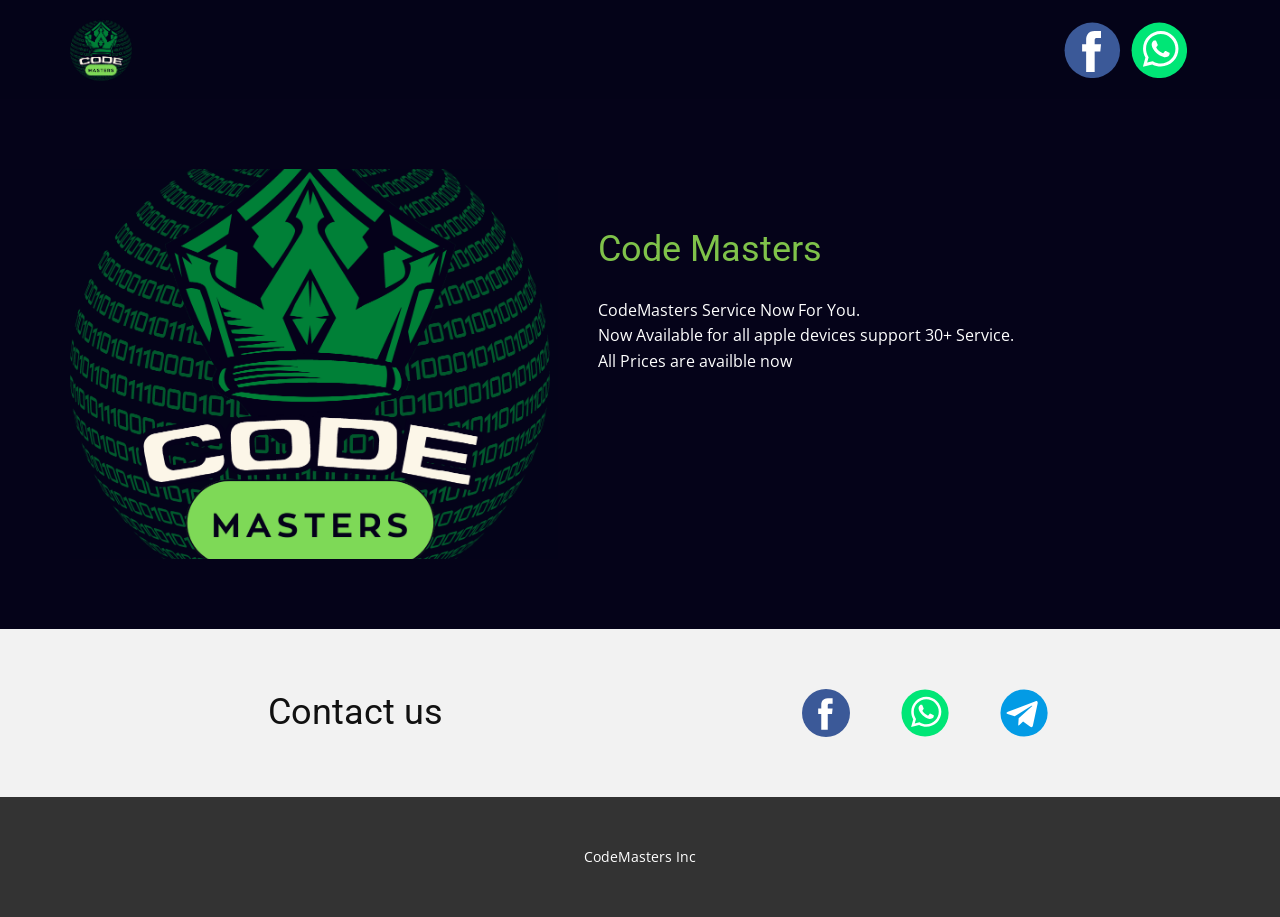
==== index.html @ 7f830662 "Update index.html" ====
<!DOCTYPE html>
<html style="font-size: 16px;" lang="en"><head>
    <meta name="viewport" content="width=device-width, initial-scale=1.0">
    <meta charset="utf-8">
    <meta name="keywords" content="Code Masters, Available Servers, Contact us">
    <meta name="description" content="">
    <title>Code Masters</title>
    <link rel="stylesheet" href="nicepage.css" media="screen">
<link rel="stylesheet" href="Home.css" media="screen">
    <script class="u-script" type="text/javascript" src="jquery.js" "="" defer=""></script>
    <script class="u-script" type="text/javascript" src="nicepage.js" "="" defer=""></script>
    <meta name="generator" content="Nicepage 4.17.10, nicepage.com">
    <link id="u-theme-google-font" rel="stylesheet" href="https://fonts.googleapis.com/css?family=Roboto:100,100i,300,300i,400,400i,500,500i,700,700i,900,900i|Open+Sans:300,300i,400,400i,500,500i,600,600i,700,700i,800,800i">
    <link id="u-page-google-font" rel="stylesheet" href="https://fonts.googleapis.com/css?family=Roboto+Slab:100,200,300,400,500,600,700,800,900">
    
    
    
    
    <script type="application/ld+json">{
		"@context": "http://schema.org",
		"@type": "Organization",
		"name": "",
		"logo": "images/code10801080px1.png",
		"sameAs": [
				"https://www.facebook.com/CodeMasters.Inc747",
				"https://wa.me/message/B4ZK7PHOROU7P1"
		]
}</script>
    <meta name="theme-color" content="#478ac9">
    <meta property="og:title" content="Home">
    <meta property="og:type" content="website">
  </head>
  <body data-home-page="Home.html" data-home-page-title="Home" class="u-body u-xl-mode" data-lang="en"><header class="u-align-center-sm u-align-center-xs u-clearfix u-custom-color-3 u-header u-header" id="sec-1063"><div class="u-clearfix u-sheet u-sheet-1">
        <a href="https://nicepage.com" class="u-image u-logo u-image-1" data-image-width="1080" data-image-height="1080">
          <img src="images/code10801080px1.png" class="u-logo-image u-logo-image-1">
        </a>
        <div class="u-social-icons u-spacing-10 u-social-icons-1">
          <a class="u-social-url" title="facebook" target="_blank" href="https://www.facebook.com/CodeMasters.Inc747"><span class="u-icon u-social-facebook u-social-icon u-icon-1"><svg class="u-svg-link" preserveAspectRatio="xMidYMin slice" viewBox="0 0 112 112" style=""><use xmlns:xlink="http://www.w3.org/1999/xlink" xlink:href="#svg-d975"></use></svg><svg class="u-svg-content" viewBox="0 0 112 112" x="0" y="0" id="svg-d975"><circle fill="currentColor" cx="56.1" cy="56.1" r="55"></circle><path fill="#FFFFFF" d="M73.5,31.6h-9.1c-1.4,0-3.6,0.8-3.6,3.9v8.5h12.6L72,58.3H60.8v40.8H43.9V58.3h-8V43.9h8v-9.2
            c0-6.7,3.1-17,17-17h12.5v13.9H73.5z"></path></svg></span>
          </a>
          <a class="u-social-url" target="_blank" data-type="Whatsapp" title="Whatsapp" href="https://wa.me/message/B4ZK7PHOROU7P1"><span class="u-icon u-social-icon u-social-whatsapp u-icon-2"><svg class="u-svg-link" preserveAspectRatio="xMidYMin slice" viewBox="0 0 112 112" style=""><use xmlns:xlink="http://www.w3.org/1999/xlink" xlink:href="#svg-ea2e"></use></svg><svg class="u-svg-content" viewBox="0 0 112 112" x="0" y="0" id="svg-ea2e"><circle fill="currentColor" cx="56.1" cy="56.1" r="55"></circle><path fill="#FFFFFF" d="M83.8,28.3C77.2,21.7,68.4,18,59,18c-19.3,0-35.1,15.7-35.1,35.1c0,6.2,1.6,12.2,4.7,17.5l-5,18.2L42.2,84
	c5.1,2.8,10.9,4.3,16.8,4.3h0l0,0c19.3,0,35.1-15.7,35.1-35.1C94.1,43.8,90.5,35,83.8,28.3 M59,82.3L59,82.3
	c-5.2,0-10.4-1.4-14.9-4.1l-1.1-0.6l-11,2.9L35,69.8l-0.7-1.1c-2.9-4.6-4.5-10-4.5-15.5C29.8,37,42.9,24,59,24
	c7.8,0,15.1,3,20.6,8.6c5.5,5.5,8.5,12.8,8.5,20.6C88.2,69.2,75.1,82.3,59,82.3 M75,60.5c-0.9-0.4-5.2-2.6-6-2.9
	c-0.8-0.3-1.4-0.4-2,0.4s-2.3,2.9-2.8,3.4c-0.5,0.6-1,0.7-1.9,0.2c-0.9-0.4-3.7-1.4-7.1-4.4c-2.6-2.3-4.4-5.2-4.9-6.1
	c-0.5-0.9-0.1-1.4,0.4-1.8c0.4-0.4,0.9-1,1.3-1.5c0.4-0.5,0.6-0.9,0.9-1.5c0.3-0.6,0.1-1.1-0.1-1.5c-0.2-0.4-2-4.8-2.7-6.5
	c-0.7-1.7-1.4-1.5-2-1.5c-0.5,0-1.1,0-1.7,0c-0.6,0-1.5,0.2-2.3,1.1c-0.8,0.9-3.1,3-3.1,7.3c0,4.3,3.1,8.5,3.6,9.1
	c0.4,0.6,6.2,9.4,15,13.2c2.1,0.9,3.7,1.4,5,1.8c2.1,0.7,4,0.6,5.5,0.3c1.7-0.3,5.2-2.1,5.9-4.2c0.7-2,0.7-3.8,0.5-4.2
	C76.5,61.1,75.9,60.9,75,60.5"></path></svg></span>
          </a>
        </div>
      </div></header>
    <section class="u-clearfix u-custom-color-2 u-section-1" id="sec-9f3f">
      <div class="u-clearfix u-sheet u-sheet-1">
        <div class="u-clearfix u-expanded-width u-gutter-10 u-layout-wrap u-layout-wrap-1">
          <div class="u-layout">
            <div class="u-layout-row">
              <div class="u-container-style u-image u-layout-cell u-left-cell u-size-26 u-image-1" src="" data-image-width="940" data-image-height="788">
                <div class="u-container-layout u-valign-middle u-container-layout-1"></div>
              </div>
              <div class="u-align-left u-container-style u-custom-color-2 u-layout-cell u-right-cell u-size-34 u-layout-cell-2">
                <div class="u-container-layout u-container-layout-2">
                  <h2 class="u-text u-text-custom-color-1 u-text-1">Code Masters&nbsp;</h2>
                  <p class="u-text u-text-2">CodeMasters Service Now For You.<br>Now Available for all apple devices support 30+ Service.<br>All Prices are availble now<br>
                    <br>
                  </p>
                </div>
              </div>
            </div>
          </div>
        </div>
      </div>
    </section>
    
    <section class="u-align-center u-clearfix u-grey-5 u-section-3" id="sec-112f">
      <div class="u-clearfix u-sheet u-valign-middle u-sheet-1">
        <div class="u-clearfix u-expanded-width u-layout-wrap u-layout-wrap-1">
          <div class="u-gutter-0 u-layout">
            <div class="u-layout-row">
              <div class="u-align-center u-container-style u-layout-cell u-left-cell u-size-30 u-layout-cell-1">
                <div class="u-container-layout u-valign-middle u-container-layout-1">
                  <h2 class="u-text u-text-default u-text-1">Contact us</h2>
                </div>
              </div>
              <div class="u-align-center u-container-style u-layout-cell u-right-cell u-size-30 u-layout-cell-2">
                <div class="u-container-layout u-valign-middle u-container-layout-2">
                  <div class="u-social-icons u-spacing-51 u-social-icons-1">
                    <a class="u-social-url" title="facebook" target="_blank" href="https://www.facebook.com/CodeMasters.Inc747"><span class="u-icon u-social-facebook u-social-icon u-icon-1"><svg class="u-svg-link" preserveAspectRatio="xMidYMin slice" viewBox="0 0 112.196 112.196" style=""><use xmlns:xlink="http://www.w3.org/1999/xlink" xlink:href="#svg-194c"></use></svg><svg class="u-svg-content" viewBox="0 0 112.196 112.196" x="0px" y="0px" id="svg-194c" style="enable-background:new 0 0 112.196 112.196;"><g><circle style="fill:currentColor;" cx="56.098" cy="56.098" r="56.098"></circle><path style="fill:#FFFFFF;" d="M70.201,58.294h-10.01v36.672H45.025V58.294h-7.213V45.406h7.213v-8.34   c0-5.964,2.833-15.303,15.301-15.303L71.56,21.81v12.51h-8.151c-1.337,0-3.217,0.668-3.217,3.513v7.585h11.334L70.201,58.294z"></path>
</g></svg></span>
                    </a>
                    <a class="u-social-url" target="_blank" data-type="Whatsapp" title="Whatsapp" href="https://wa.me/message/B4ZK7PHOROU7P1"><span class="u-icon u-social-icon u-social-whatsapp u-icon-2"><svg class="u-svg-link" preserveAspectRatio="xMidYMin slice" viewBox="0 0 112 112" style=""><use xmlns:xlink="http://www.w3.org/1999/xlink" xlink:href="#svg-cb10"></use></svg><svg class="u-svg-content" viewBox="0 0 112 112" x="0" y="0" id="svg-cb10"><circle fill="currentColor" cx="56.1" cy="56.1" r="55"></circle><path fill="#FFFFFF" d="M83.8,28.3C77.2,21.7,68.4,18,59,18c-19.3,0-35.1,15.7-35.1,35.1c0,6.2,1.6,12.2,4.7,17.5l-5,18.2L42.2,84
	c5.1,2.8,10.9,4.3,16.8,4.3h0l0,0c19.3,0,35.1-15.7,35.1-35.1C94.1,43.8,90.5,35,83.8,28.3 M59,82.3L59,82.3
	c-5.2,0-10.4-1.4-14.9-4.1l-1.1-0.6l-11,2.9L35,69.8l-0.7-1.1c-2.9-4.6-4.5-10-4.5-15.5C29.8,37,42.9,24,59,24
	c7.8,0,15.1,3,20.6,8.6c5.5,5.5,8.5,12.8,8.5,20.6C88.2,69.2,75.1,82.3,59,82.3 M75,60.5c-0.9-0.4-5.2-2.6-6-2.9
	c-0.8-0.3-1.4-0.4-2,0.4s-2.3,2.9-2.8,3.4c-0.5,0.6-1,0.7-1.9,0.2c-0.9-0.4-3.7-1.4-7.1-4.4c-2.6-2.3-4.4-5.2-4.9-6.1
	c-0.5-0.9-0.1-1.4,0.4-1.8c0.4-0.4,0.9-1,1.3-1.5c0.4-0.5,0.6-0.9,0.9-1.5c0.3-0.6,0.1-1.1-0.1-1.5c-0.2-0.4-2-4.8-2.7-6.5
	c-0.7-1.7-1.4-1.5-2-1.5c-0.5,0-1.1,0-1.7,0c-0.6,0-1.5,0.2-2.3,1.1c-0.8,0.9-3.1,3-3.1,7.3c0,4.3,3.1,8.5,3.6,9.1
	c0.4,0.6,6.2,9.4,15,13.2c2.1,0.9,3.7,1.4,5,1.8c2.1,0.7,4,0.6,5.5,0.3c1.7-0.3,5.2-2.1,5.9-4.2c0.7-2,0.7-3.8,0.5-4.2
	C76.5,61.1,75.9,60.9,75,60.5"></path></svg></span>
                    </a>
                    <a class="u-social-url" target="_blank" data-type="Telegram" title="Telegram" href="https://t.me/samer7476"><span class="u-icon u-social-icon u-social-telegram u-icon-3"><svg class="u-svg-link" preserveAspectRatio="xMidYMin slice" viewBox="0 0 112 112" style=""><use xmlns:xlink="http://www.w3.org/1999/xlink" xlink:href="#svg-e9cb"></use></svg><svg class="u-svg-content" viewBox="0 0 112 112" x="0" y="0" id="svg-e9cb"><circle fill="currentColor" cx="56.1" cy="56.1" r="55"></circle><path fill="#FFFFFF" d="M18.4,53.2l64.7-24.9c3-1.1,5.6,0.7,4.7,5.3l0,0l-11,51.8c-0.8,3.7-3,4.6-6.1,2.8L53.9,75.8l-8.1,7.8
	c-0.9,0.9-1.7,1.6-3.4,1.6l1.2-17l31.1-28c1.4-1.2-0.3-1.9-2.1-0.7L34.2,63.7l-16.6-5.2C14,57.4,14,54.9,18.4,53.2L18.4,53.2z"></path></svg></span>
                    </a>
                  </div>
                </div>
              </div>
            </div>
          </div>
        </div>
      </div>
    </section>
    
    
    <footer class="u-align-center u-clearfix u-footer u-grey-80 u-footer" id="sec-63a0"><div class="u-clearfix u-sheet u-sheet-1">
        <p class="u-small-text u-text u-text-variant u-text-1">CodeMasters Inc</p>
      </div></footer>
  
</body></html>
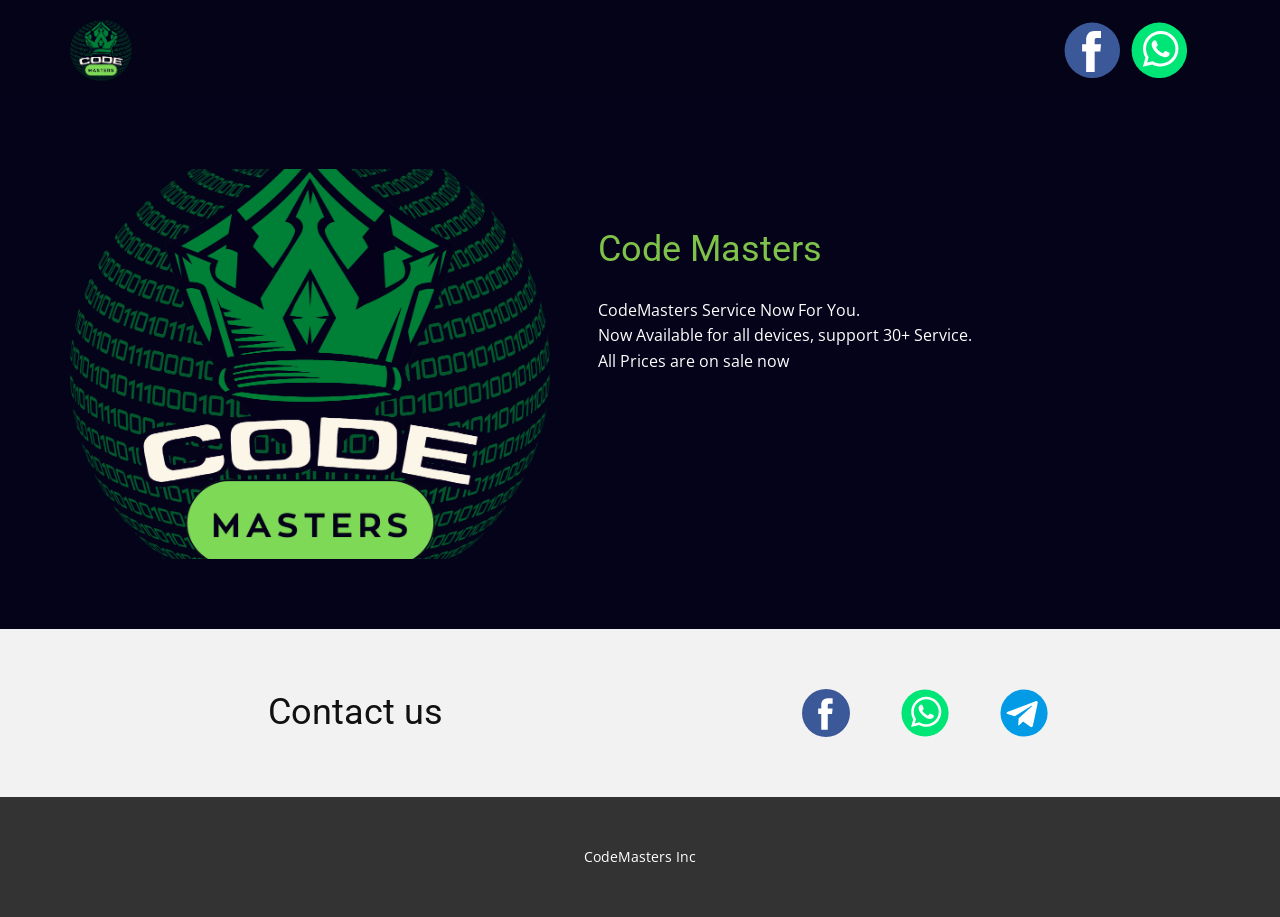
==== commit 79110308: "Update index.html" ====
--- a/index.html
+++ b/index.html
@@ -22,7 +22,7 @@
 		"name": "",
 		"logo": "images/code10801080px1.png",
 		"sameAs": [
-				"https://www.facebook.com/CodeMasters.Inc747",
+				"https://wa.me/message/B4ZK7PHOROU7P1",
 				"https://wa.me/message/B4ZK7PHOROU7P1"
 		]
 }</script>
@@ -61,7 +61,7 @@
               <div class="u-align-left u-container-style u-custom-color-2 u-layout-cell u-right-cell u-size-34 u-layout-cell-2">
                 <div class="u-container-layout u-container-layout-2">
                   <h2 class="u-text u-text-custom-color-1 u-text-1">Code Masters&nbsp;</h2>
-                  <p class="u-text u-text-2">CodeMasters Service Now For You.<br>Now Available for all apple devices support 30+ Service.<br>All Prices are availble now<br>
+                  <p class="u-text u-text-2">CodeMasters Service Now For You.<br>Now Available for all devices, support 30+ Service.<br>All Prices are on sale now<br>
                     <br>
                   </p>
                 </div>
@@ -85,7 +85,7 @@
               <div class="u-align-center u-container-style u-layout-cell u-right-cell u-size-30 u-layout-cell-2">
                 <div class="u-container-layout u-valign-middle u-container-layout-2">
                   <div class="u-social-icons u-spacing-51 u-social-icons-1">
-                    <a class="u-social-url" title="facebook" target="_blank" href="https://www.facebook.com/CodeMasters.Inc747"><span class="u-icon u-social-facebook u-social-icon u-icon-1"><svg class="u-svg-link" preserveAspectRatio="xMidYMin slice" viewBox="0 0 112.196 112.196" style=""><use xmlns:xlink="http://www.w3.org/1999/xlink" xlink:href="#svg-194c"></use></svg><svg class="u-svg-content" viewBox="0 0 112.196 112.196" x="0px" y="0px" id="svg-194c" style="enable-background:new 0 0 112.196 112.196;"><g><circle style="fill:currentColor;" cx="56.098" cy="56.098" r="56.098"></circle><path style="fill:#FFFFFF;" d="M70.201,58.294h-10.01v36.672H45.025V58.294h-7.213V45.406h7.213v-8.34   c0-5.964,2.833-15.303,15.301-15.303L71.56,21.81v12.51h-8.151c-1.337,0-3.217,0.668-3.217,3.513v7.585h11.334L70.201,58.294z"></path>
+                    <a class="u-social-url" title="facebook" target="_blank" href="https://wa.me/message/B4ZK7PHOROU7P1"><span class="u-icon u-social-facebook u-social-icon u-icon-1"><svg class="u-svg-link" preserveAspectRatio="xMidYMin slice" viewBox="0 0 112.196 112.196" style=""><use xmlns:xlink="http://www.w3.org/1999/xlink" xlink:href="#svg-194c"></use></svg><svg class="u-svg-content" viewBox="0 0 112.196 112.196" x="0px" y="0px" id="svg-194c" style="enable-background:new 0 0 112.196 112.196;"><g><circle style="fill:currentColor;" cx="56.098" cy="56.098" r="56.098"></circle><path style="fill:#FFFFFF;" d="M70.201,58.294h-10.01v36.672H45.025V58.294h-7.213V45.406h7.213v-8.34   c0-5.964,2.833-15.303,15.301-15.303L71.56,21.81v12.51h-8.151c-1.337,0-3.217,0.668-3.217,3.513v7.585h11.334L70.201,58.294z"></path>
 </g></svg></span>
                     </a>
                     <a class="u-social-url" target="_blank" data-type="Whatsapp" title="Whatsapp" href="https://wa.me/message/B4ZK7PHOROU7P1"><span class="u-icon u-social-icon u-social-whatsapp u-icon-2"><svg class="u-svg-link" preserveAspectRatio="xMidYMin slice" viewBox="0 0 112 112" style=""><use xmlns:xlink="http://www.w3.org/1999/xlink" xlink:href="#svg-cb10"></use></svg><svg class="u-svg-content" viewBox="0 0 112 112" x="0" y="0" id="svg-cb10"><circle fill="currentColor" cx="56.1" cy="56.1" r="55"></circle><path fill="#FFFFFF" d="M83.8,28.3C77.2,21.7,68.4,18,59,18c-19.3,0-35.1,15.7-35.1,35.1c0,6.2,1.6,12.2,4.7,17.5l-5,18.2L42.2,84
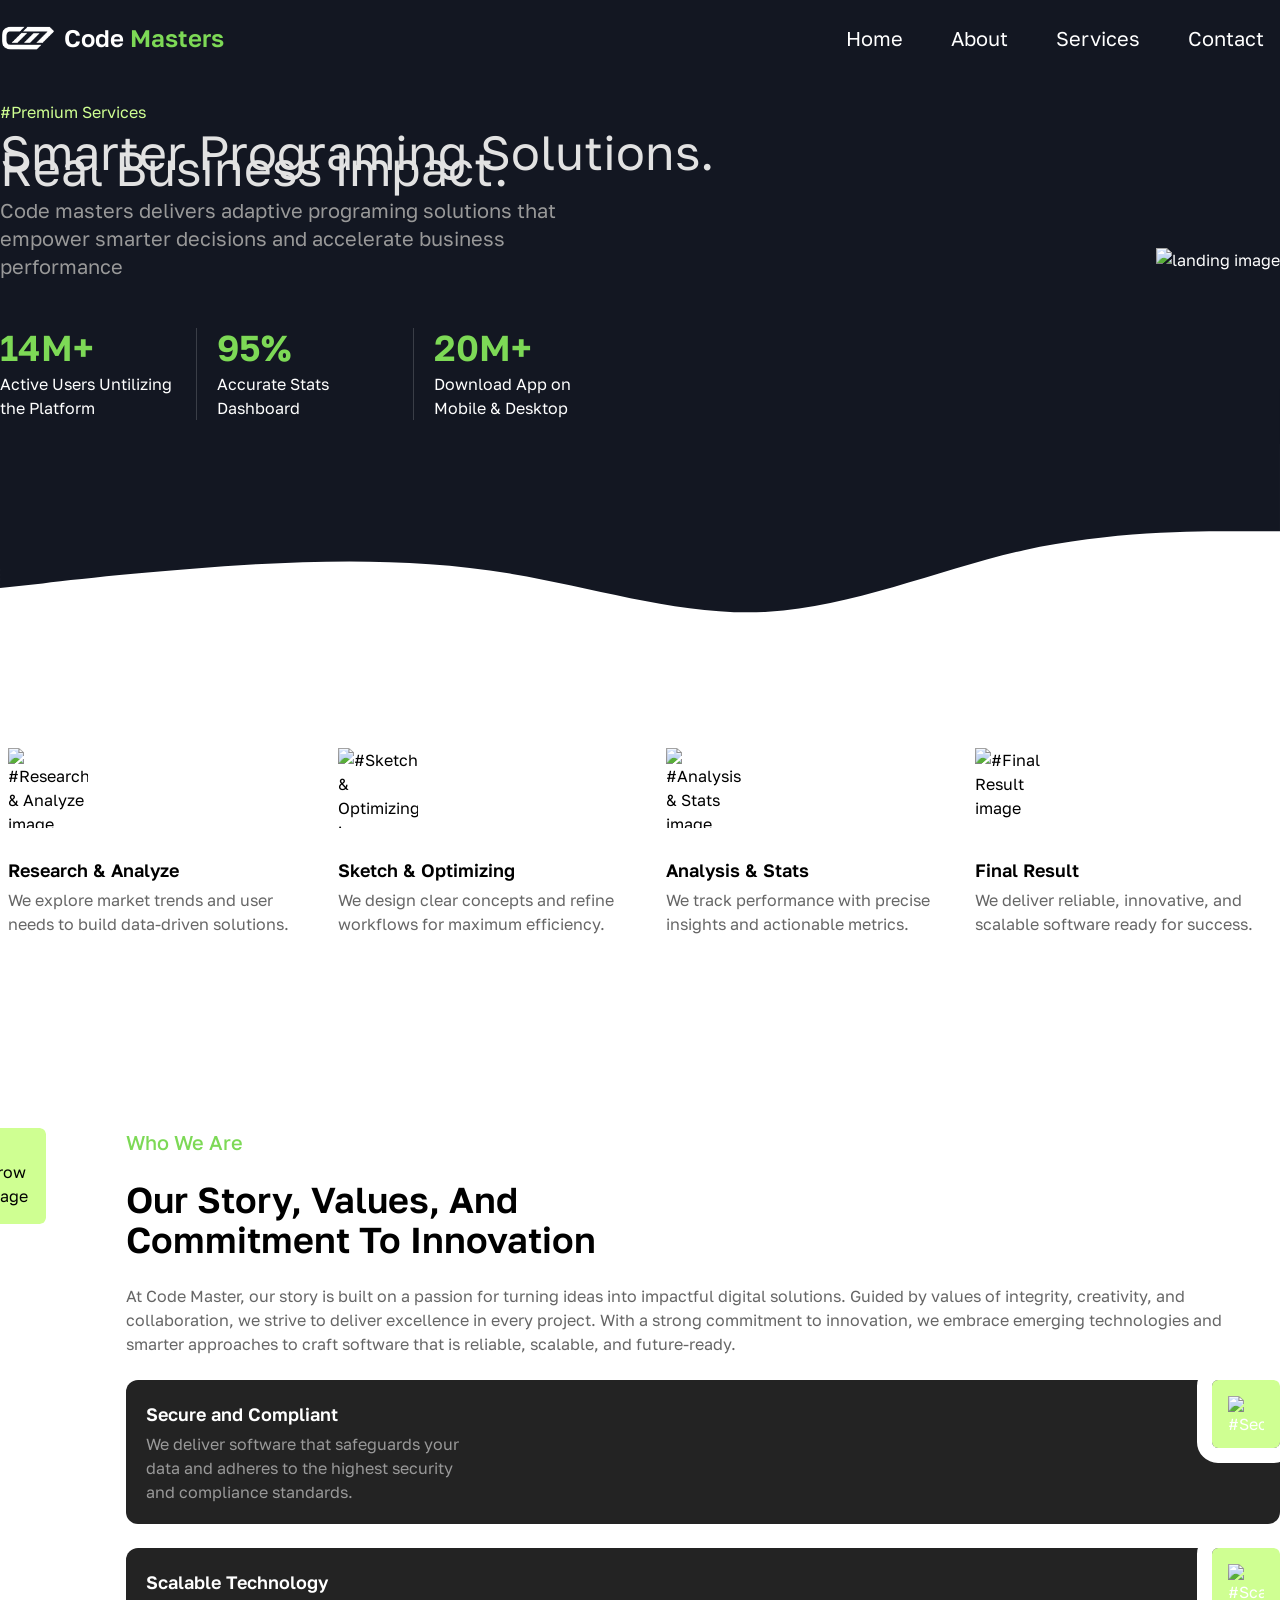
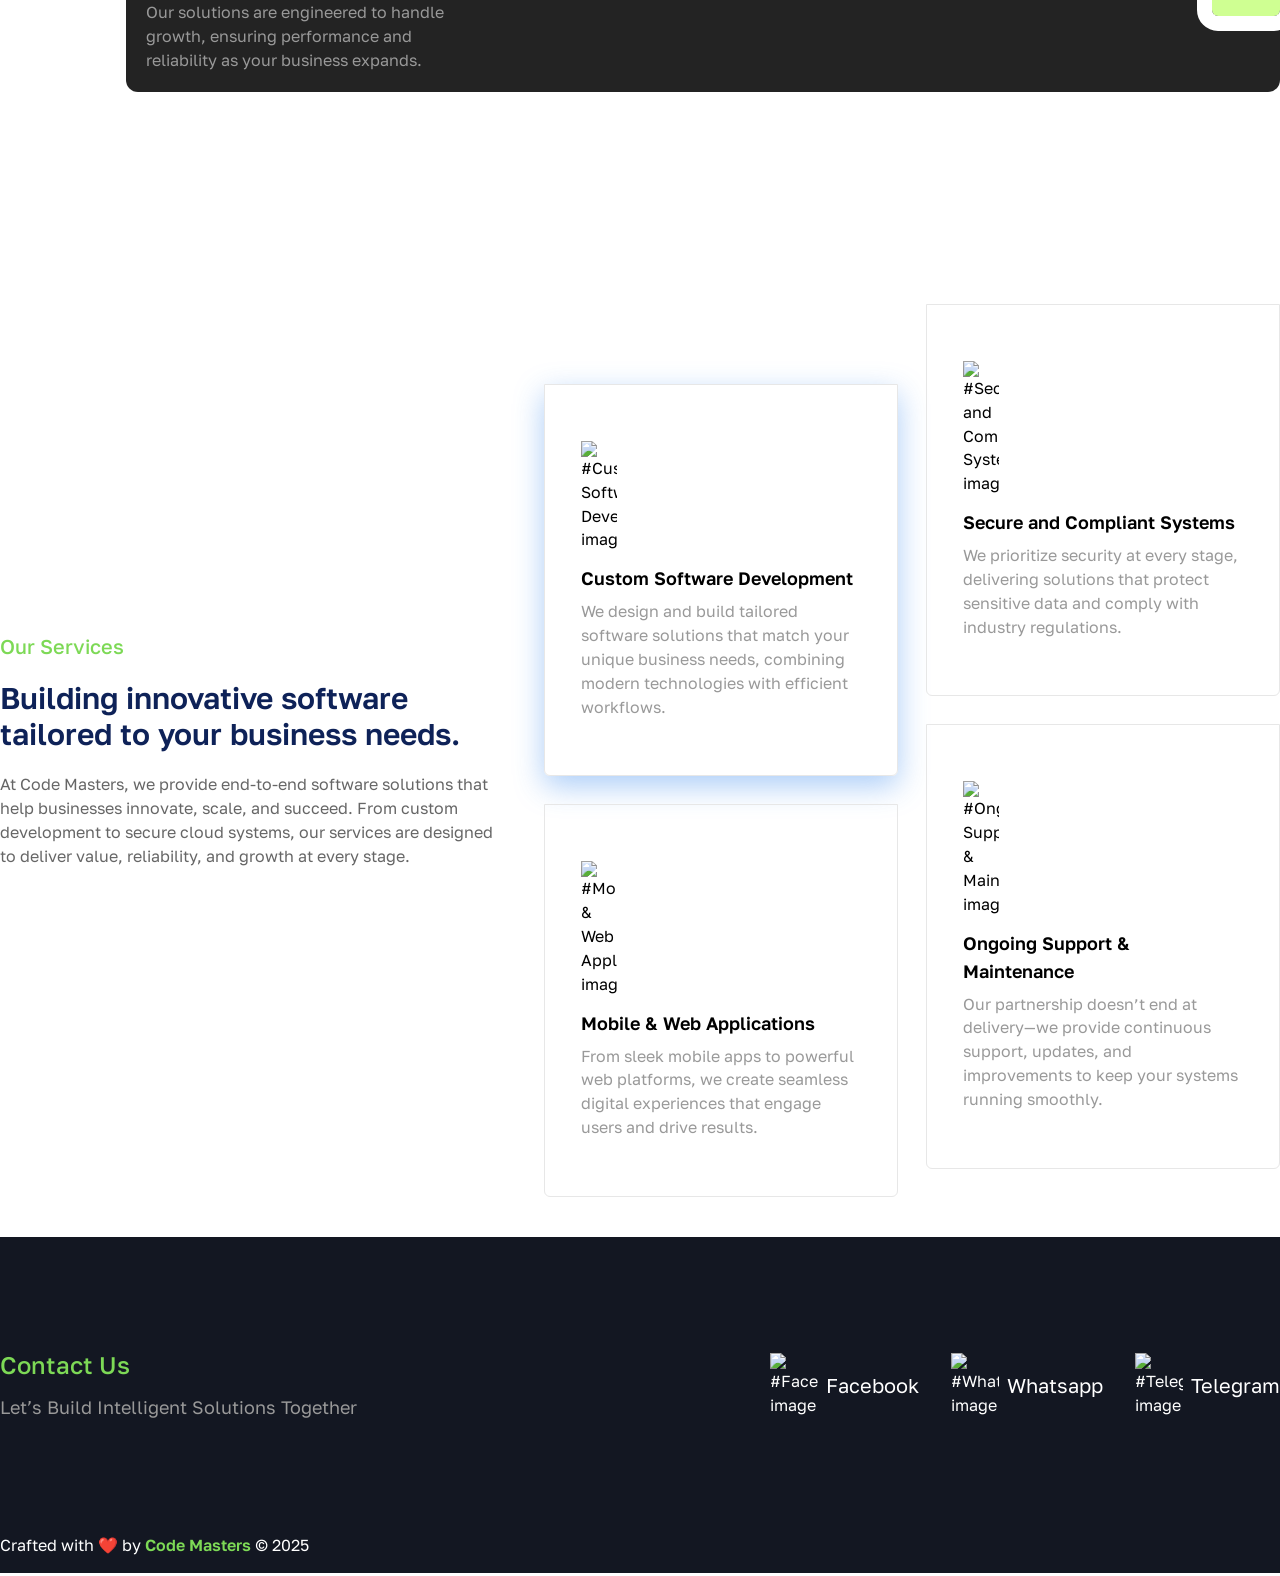
==== commit d00fe09c: "new site" ====
--- a/index.html
+++ b/index.html
@@ -1,118 +1,8 @@
-<!DOCTYPE html>
-<html style="font-size: 16px;" lang="en"><head>
-    <meta name="viewport" content="width=device-width, initial-scale=1.0">
-    <meta charset="utf-8">
-    <meta name="keywords" content="Code Masters, Available Servers, Contact us">
-    <meta name="description" content="">
-    <title>Code Masters</title>
-    <link rel="stylesheet" href="nicepage.css" media="screen">
-<link rel="stylesheet" href="Home.css" media="screen">
-    <script class="u-script" type="text/javascript" src="jquery.js" "="" defer=""></script>
-    <script class="u-script" type="text/javascript" src="nicepage.js" "="" defer=""></script>
-    <meta name="generator" content="Nicepage 4.17.10, nicepage.com">
-    <link id="u-theme-google-font" rel="stylesheet" href="https://fonts.googleapis.com/css?family=Roboto:100,100i,300,300i,400,400i,500,500i,700,700i,900,900i|Open+Sans:300,300i,400,400i,500,500i,600,600i,700,700i,800,800i">
-    <link id="u-page-google-font" rel="stylesheet" href="https://fonts.googleapis.com/css?family=Roboto+Slab:100,200,300,400,500,600,700,800,900">
-    
-    
-    
-    
-    <script type="application/ld+json">{
-		"@context": "http://schema.org",
-		"@type": "Organization",
-		"name": "",
-		"logo": "images/code10801080px1.png",
-		"sameAs": [
-				"https://wa.me/message/B4ZK7PHOROU7P1",
-				"https://wa.me/message/B4ZK7PHOROU7P1"
-		]
-}</script>
-    <meta name="theme-color" content="#478ac9">
-    <meta property="og:title" content="Home">
-    <meta property="og:type" content="website">
-  </head>
-  <body data-home-page="Home.html" data-home-page-title="Home" class="u-body u-xl-mode" data-lang="en"><header class="u-align-center-sm u-align-center-xs u-clearfix u-custom-color-3 u-header u-header" id="sec-1063"><div class="u-clearfix u-sheet u-sheet-1">
-        <a href="https://nicepage.com" class="u-image u-logo u-image-1" data-image-width="1080" data-image-height="1080">
-          <img src="images/code10801080px1.png" class="u-logo-image u-logo-image-1">
-        </a>
-        <div class="u-social-icons u-spacing-10 u-social-icons-1">
-          <a class="u-social-url" title="facebook" target="_blank" href="https://www.facebook.com/CodeMasters.Inc747"><span class="u-icon u-social-facebook u-social-icon u-icon-1"><svg class="u-svg-link" preserveAspectRatio="xMidYMin slice" viewBox="0 0 112 112" style=""><use xmlns:xlink="http://www.w3.org/1999/xlink" xlink:href="#svg-d975"></use></svg><svg class="u-svg-content" viewBox="0 0 112 112" x="0" y="0" id="svg-d975"><circle fill="currentColor" cx="56.1" cy="56.1" r="55"></circle><path fill="#FFFFFF" d="M73.5,31.6h-9.1c-1.4,0-3.6,0.8-3.6,3.9v8.5h12.6L72,58.3H60.8v40.8H43.9V58.3h-8V43.9h8v-9.2
-            c0-6.7,3.1-17,17-17h12.5v13.9H73.5z"></path></svg></span>
-          </a>
-          <a class="u-social-url" target="_blank" data-type="Whatsapp" title="Whatsapp" href="https://wa.me/message/B4ZK7PHOROU7P1"><span class="u-icon u-social-icon u-social-whatsapp u-icon-2"><svg class="u-svg-link" preserveAspectRatio="xMidYMin slice" viewBox="0 0 112 112" style=""><use xmlns:xlink="http://www.w3.org/1999/xlink" xlink:href="#svg-ea2e"></use></svg><svg class="u-svg-content" viewBox="0 0 112 112" x="0" y="0" id="svg-ea2e"><circle fill="currentColor" cx="56.1" cy="56.1" r="55"></circle><path fill="#FFFFFF" d="M83.8,28.3C77.2,21.7,68.4,18,59,18c-19.3,0-35.1,15.7-35.1,35.1c0,6.2,1.6,12.2,4.7,17.5l-5,18.2L42.2,84
-	c5.1,2.8,10.9,4.3,16.8,4.3h0l0,0c19.3,0,35.1-15.7,35.1-35.1C94.1,43.8,90.5,35,83.8,28.3 M59,82.3L59,82.3
-	c-5.2,0-10.4-1.4-14.9-4.1l-1.1-0.6l-11,2.9L35,69.8l-0.7-1.1c-2.9-4.6-4.5-10-4.5-15.5C29.8,37,42.9,24,59,24
-	c7.8,0,15.1,3,20.6,8.6c5.5,5.5,8.5,12.8,8.5,20.6C88.2,69.2,75.1,82.3,59,82.3 M75,60.5c-0.9-0.4-5.2-2.6-6-2.9
-	c-0.8-0.3-1.4-0.4-2,0.4s-2.3,2.9-2.8,3.4c-0.5,0.6-1,0.7-1.9,0.2c-0.9-0.4-3.7-1.4-7.1-4.4c-2.6-2.3-4.4-5.2-4.9-6.1
-	c-0.5-0.9-0.1-1.4,0.4-1.8c0.4-0.4,0.9-1,1.3-1.5c0.4-0.5,0.6-0.9,0.9-1.5c0.3-0.6,0.1-1.1-0.1-1.5c-0.2-0.4-2-4.8-2.7-6.5
-	c-0.7-1.7-1.4-1.5-2-1.5c-0.5,0-1.1,0-1.7,0c-0.6,0-1.5,0.2-2.3,1.1c-0.8,0.9-3.1,3-3.1,7.3c0,4.3,3.1,8.5,3.6,9.1
-	c0.4,0.6,6.2,9.4,15,13.2c2.1,0.9,3.7,1.4,5,1.8c2.1,0.7,4,0.6,5.5,0.3c1.7-0.3,5.2-2.1,5.9-4.2c0.7-2,0.7-3.8,0.5-4.2
-	C76.5,61.1,75.9,60.9,75,60.5"></path></svg></span>
-          </a>
-        </div>
-      </div></header>
-    <section class="u-clearfix u-custom-color-2 u-section-1" id="sec-9f3f">
-      <div class="u-clearfix u-sheet u-sheet-1">
-        <div class="u-clearfix u-expanded-width u-gutter-10 u-layout-wrap u-layout-wrap-1">
-          <div class="u-layout">
-            <div class="u-layout-row">
-              <div class="u-container-style u-image u-layout-cell u-left-cell u-size-26 u-image-1" src="" data-image-width="940" data-image-height="788">
-                <div class="u-container-layout u-valign-middle u-container-layout-1"></div>
-              </div>
-              <div class="u-align-left u-container-style u-custom-color-2 u-layout-cell u-right-cell u-size-34 u-layout-cell-2">
-                <div class="u-container-layout u-container-layout-2">
-                  <h2 class="u-text u-text-custom-color-1 u-text-1">Code Masters&nbsp;</h2>
-                  <p class="u-text u-text-2">CodeMasters Service Now For You.<br>Now Available for all devices, support 30+ Service.<br>All Prices are on sale now<br>
-                    <br>
-                  </p>
-                </div>
-              </div>
-            </div>
-          </div>
-        </div>
-      </div>
-    </section>
-    
-    <section class="u-align-center u-clearfix u-grey-5 u-section-3" id="sec-112f">
-      <div class="u-clearfix u-sheet u-valign-middle u-sheet-1">
-        <div class="u-clearfix u-expanded-width u-layout-wrap u-layout-wrap-1">
-          <div class="u-gutter-0 u-layout">
-            <div class="u-layout-row">
-              <div class="u-align-center u-container-style u-layout-cell u-left-cell u-size-30 u-layout-cell-1">
-                <div class="u-container-layout u-valign-middle u-container-layout-1">
-                  <h2 class="u-text u-text-default u-text-1">Contact us</h2>
-                </div>
-              </div>
-              <div class="u-align-center u-container-style u-layout-cell u-right-cell u-size-30 u-layout-cell-2">
-                <div class="u-container-layout u-valign-middle u-container-layout-2">
-                  <div class="u-social-icons u-spacing-51 u-social-icons-1">
-                    <a class="u-social-url" title="facebook" target="_blank" href="https://wa.me/message/B4ZK7PHOROU7P1"><span class="u-icon u-social-facebook u-social-icon u-icon-1"><svg class="u-svg-link" preserveAspectRatio="xMidYMin slice" viewBox="0 0 112.196 112.196" style=""><use xmlns:xlink="http://www.w3.org/1999/xlink" xlink:href="#svg-194c"></use></svg><svg class="u-svg-content" viewBox="0 0 112.196 112.196" x="0px" y="0px" id="svg-194c" style="enable-background:new 0 0 112.196 112.196;"><g><circle style="fill:currentColor;" cx="56.098" cy="56.098" r="56.098"></circle><path style="fill:#FFFFFF;" d="M70.201,58.294h-10.01v36.672H45.025V58.294h-7.213V45.406h7.213v-8.34   c0-5.964,2.833-15.303,15.301-15.303L71.56,21.81v12.51h-8.151c-1.337,0-3.217,0.668-3.217,3.513v7.585h11.334L70.201,58.294z"></path>
-</g></svg></span>
-                    </a>
-                    <a class="u-social-url" target="_blank" data-type="Whatsapp" title="Whatsapp" href="https://wa.me/message/B4ZK7PHOROU7P1"><span class="u-icon u-social-icon u-social-whatsapp u-icon-2"><svg class="u-svg-link" preserveAspectRatio="xMidYMin slice" viewBox="0 0 112 112" style=""><use xmlns:xlink="http://www.w3.org/1999/xlink" xlink:href="#svg-cb10"></use></svg><svg class="u-svg-content" viewBox="0 0 112 112" x="0" y="0" id="svg-cb10"><circle fill="currentColor" cx="56.1" cy="56.1" r="55"></circle><path fill="#FFFFFF" d="M83.8,28.3C77.2,21.7,68.4,18,59,18c-19.3,0-35.1,15.7-35.1,35.1c0,6.2,1.6,12.2,4.7,17.5l-5,18.2L42.2,84
-	c5.1,2.8,10.9,4.3,16.8,4.3h0l0,0c19.3,0,35.1-15.7,35.1-35.1C94.1,43.8,90.5,35,83.8,28.3 M59,82.3L59,82.3
-	c-5.2,0-10.4-1.4-14.9-4.1l-1.1-0.6l-11,2.9L35,69.8l-0.7-1.1c-2.9-4.6-4.5-10-4.5-15.5C29.8,37,42.9,24,59,24
-	c7.8,0,15.1,3,20.6,8.6c5.5,5.5,8.5,12.8,8.5,20.6C88.2,69.2,75.1,82.3,59,82.3 M75,60.5c-0.9-0.4-5.2-2.6-6-2.9
-	c-0.8-0.3-1.4-0.4-2,0.4s-2.3,2.9-2.8,3.4c-0.5,0.6-1,0.7-1.9,0.2c-0.9-0.4-3.7-1.4-7.1-4.4c-2.6-2.3-4.4-5.2-4.9-6.1
-	c-0.5-0.9-0.1-1.4,0.4-1.8c0.4-0.4,0.9-1,1.3-1.5c0.4-0.5,0.6-0.9,0.9-1.5c0.3-0.6,0.1-1.1-0.1-1.5c-0.2-0.4-2-4.8-2.7-6.5
-	c-0.7-1.7-1.4-1.5-2-1.5c-0.5,0-1.1,0-1.7,0c-0.6,0-1.5,0.2-2.3,1.1c-0.8,0.9-3.1,3-3.1,7.3c0,4.3,3.1,8.5,3.6,9.1
-	c0.4,0.6,6.2,9.4,15,13.2c2.1,0.9,3.7,1.4,5,1.8c2.1,0.7,4,0.6,5.5,0.3c1.7-0.3,5.2-2.1,5.9-4.2c0.7-2,0.7-3.8,0.5-4.2
-	C76.5,61.1,75.9,60.9,75,60.5"></path></svg></span>
-                    </a>
-                    <a class="u-social-url" target="_blank" data-type="Telegram" title="Telegram" href="https://t.me/samer7476"><span class="u-icon u-social-icon u-social-telegram u-icon-3"><svg class="u-svg-link" preserveAspectRatio="xMidYMin slice" viewBox="0 0 112 112" style=""><use xmlns:xlink="http://www.w3.org/1999/xlink" xlink:href="#svg-e9cb"></use></svg><svg class="u-svg-content" viewBox="0 0 112 112" x="0" y="0" id="svg-e9cb"><circle fill="currentColor" cx="56.1" cy="56.1" r="55"></circle><path fill="#FFFFFF" d="M18.4,53.2l64.7-24.9c3-1.1,5.6,0.7,4.7,5.3l0,0l-11,51.8c-0.8,3.7-3,4.6-6.1,2.8L53.9,75.8l-8.1,7.8
-	c-0.9,0.9-1.7,1.6-3.4,1.6l1.2-17l31.1-28c1.4-1.2-0.3-1.9-2.1-0.7L34.2,63.7l-16.6-5.2C14,57.4,14,54.9,18.4,53.2L18.4,53.2z"></path></svg></span>
-                    </a>
-                  </div>
-                </div>
-              </div>
-            </div>
-          </div>
-        </div>
-      </div>
-    </section>
-    
-    
-    <footer class="u-align-center u-clearfix u-footer u-grey-80 u-footer" id="sec-63a0"><div class="u-clearfix u-sheet u-sheet-1">
-        <p class="u-small-text u-text u-text-variant u-text-1">CodeMasters Inc</p>
-      </div></footer>
-  
-</body></html>
+<!DOCTYPE html><html lang="en"> <head><meta charset="UTF-8"><meta name="viewport" content="width=device-width"><link rel="icon" type="image/x-icon" href="/favicon.ico"><meta name="generator" content="Astro v5.13.2"><title>Code Masters | Home</title><link rel="stylesheet" href="/_astro/index.Bhtk6MMU.css"></head> <body class="pt-[76px]"> <nav class="fixed top-0 left-0 w-full z-50 h-[76px] bg-[#131722] text-white" data-astro-cid-5blmo7yk> <div class="container m-auto" data-astro-cid-5blmo7yk> <div class="flex items-center justify-between" data-astro-cid-5blmo7yk> <div class="flex items-center gap-2 h-[76px]" data-astro-cid-5blmo7yk> <img src="/logo.webp" alt="logo" class="max-w-14" data-astro-cid-5blmo7yk> <h1 class="text-2xl font-semibold" data-astro-cid-5blmo7yk>Code <span class="main-color" data-astro-cid-5blmo7yk>Masters</span></h1> </div> <div class="mobile-menu flex md:hidden gap-6 items-center relative" data-astro-cid-5blmo7yk> <button type="button" class="mobile-btn w-7 h-5 cursor-pointer relative block" data-astro-cid-5blmo7yk> <span data-astro-cid-5blmo7yk></span> <span data-astro-cid-5blmo7yk></span> <span data-astro-cid-5blmo7yk></span> </button> </div> <ul class="hidden md:flex flex-col md:flex-row items-center gap-4 bg-[#131722]" data-astro-cid-5blmo7yk> <li data-astro-cid-5blmo7yk> <a href="#home" class="block  text-xl font-normal transition-colors px-4 py-6 hover:text-[#7dd956]" data-astro-cid-5blmo7yk>Home</a> </li><li data-astro-cid-5blmo7yk> <a href="#about" class="block  text-xl font-normal transition-colors px-4 py-6 hover:text-[#7dd956]" data-astro-cid-5blmo7yk>About</a> </li><li data-astro-cid-5blmo7yk> <a href="#services" class="block  text-xl font-normal transition-colors px-4 py-6 hover:text-[#7dd956]" data-astro-cid-5blmo7yk>Services</a> </li><li data-astro-cid-5blmo7yk> <a href="#contact" class="block  text-xl font-normal transition-colors px-4 py-6 hover:text-[#7dd956]" data-astro-cid-5blmo7yk>Contact</a> </li> </ul> </div> </div> </nav> <script type="module">document.addEventListener("DOMContentLoaded",()=>{const e=document.querySelector("button"),t=document.querySelector("ul");e?.addEventListener("click",()=>{console.log("test"),t?.classList.toggle("hidden");const n=e.getAttribute("aria-expanded")==="true";e.setAttribute("aria-expanded",String(!n))})});</script>   <section id="home" class="landing relative bg-cover z-0 bg-[#131722] text-white"> <div class="container mx-auto py-6 relative z-10"> <div class="flex justify-between items-center flex-col lg:flex-row gap-8"> <div class="flex flex-col max-w-[715px]"> <span class="light-color mb-5">#Premium Services</span> <h1 class="text-5xl text-[#E2E2E2] leading-[1.rem]">Smarter Programing Solutions.</h1> <h1 class="text-5xl text-[#E2E2E2] leading-[1.rem]">Real Business Impact.</h1> <p class="mt-5 text-xl text-[#999999] max-w-[567px]">Code masters delivers adaptive programing solutions that empower smarter decisions and accelerate business performance</p> <div class="mt-12 flex gap-5 [&>div:not(:first-child)]:pl-5 [&>div:not(:first-child)]:border-l  [&>div:not(:first-child)]:border-l-[#FFFFFF2B]"> <div> <p class="main-color font-semibold text-4xl mb-1">14M+</p> <p class="max-w-44">Active Users Untilizing the Platform</p> </div><div> <p class="main-color font-semibold text-4xl mb-1">95%</p> <p class="max-w-44">Accurate Stats Dashboard</p> </div><div> <p class="main-color font-semibold text-4xl mb-1">20M+</p> <p class="max-w-44">Download App on Mobile &amp; Desktop</p> </div> </div> </div> <img src="src/assets/images/landing.webp" class="max-w-[20rem]" alt="landing image"> </div> </div> <!-- Wave Shape --> <svg class="absolute top-[85%] left-0 w-full h-auto hidden lg:block" xmlns="http://www.w3.org/2000/svg" viewBox="0 0 1440 320"> <path fill="#131722" fill-opacity="1" d="M0,224L48,218.7C96,213,192,203,288,197.3C384,192,480,192,576,208C672,224,768,256,864,250.7C960,245,1056,203,1152,181.3C1248,160,1344,160,1392,160L1440,160L1440,0L0,0Z"></path> </svg> </section> <section class="pt-12 lg:pt-[19rem] pb-24"> <div class="container mx-auto"> <div class="flex justify-between flex-wrap md:flex-nowrap gap-4 text-center md:text-left"> <div class="px-2"> <img src="src/assets/images/landing-services/service-1.webp" class="w-20 h-20 mb-7 mx-auto md:mx-0" alt="#Research &#38; Analyze image"> <h3 class="font-semibold text-lg mb-1">Research &amp; Analyze</h3> <p class="text-[#666666]">We explore market trends and user needs to build data-driven solutions.</p> </div><div class="px-2"> <img src="src/assets/images/landing-services/service-2.webp" class="w-20 h-20 mb-7 mx-auto md:mx-0" alt="#Sketch &#38; Optimizing image"> <h3 class="font-semibold text-lg mb-1">Sketch &amp; Optimizing</h3> <p class="text-[#666666]">We design clear concepts and refine workflows for maximum efficiency.</p> </div><div class="px-2"> <img src="src/assets/images/landing-services/service-3.webp" class="w-20 h-20 mb-7 mx-auto md:mx-0" alt="#Analysis &#38; Stats image"> <h3 class="font-semibold text-lg mb-1">Analysis &amp; Stats</h3> <p class="text-[#666666]">We track performance with precise insights and actionable metrics.</p> </div><div class="px-2"> <img src="src/assets/images/landing-services/service-4.webp" class="w-20 h-20 mb-7 mx-auto md:mx-0" alt="#Final Result image"> <h3 class="font-semibold text-lg mb-1">Final Result</h3> <p class="text-[#666666]">We deliver reliable, innovative, and scalable software ready for success.</p> </div> </div> </div> </section> <section id="about" class="py-24 "> <div class="container mx-auto"> <div class="flex flex-col md:flex-row flex-wrap lg:flex-nowrap gap-20"> <div class="relative hidden md:block"> <div class="absolute top-0 right-0 bg-[#CFFF92] p-4 rounded-md outline-[15px] outline-solid outline-white w-[5rem]"> <img src="src/assets/images/about/about-3.webp" class="w-full" alt="arrow image"> </div> <img src="src/assets/images/about.webp" class="h-auto md:h-[40rem] max-w-auto md:max-w-[40rem] object-cover block" alt="about image"> </div> <div class="flex flex-col gap-6"> <span class="main-color text-xl font-medium">Who We Are</span> <h3 class="text-4xl max-w-lg font-semibold">Our Story, Values, And Commitment To Innovation</h3> <p class="text-[#666] leading-6 ">
+At Code Master, our story is built on a passion for turning ideas into impactful digital solutions. Guided by values of integrity, creativity, and collaboration, we strive to deliver excellence in every project. With a strong commitment to innovation, we embrace emerging technologies and smarter approaches to craft software that is reliable, scalable, and future-ready.
+</p> <div class="relative p-5 bg-[#232323] text-white rounded-xl "> <div class="absolute top-0 right-0 bg-[#CFFF92] p-4 rounded-md outline-[15px] outline-solid outline-white"> <img src="src/assets/images/about/about-1.webp" class="w-9 h-9" alt="#Secure and Compliant image"> </div> <h3 class="font-semibold text-lg mb-1">Secure and Compliant</h3> <p class="text-[#999] max-w-80">We deliver software that safeguards your data and adheres to the highest security and compliance standards.</p> </div><div class="relative p-5 bg-[#232323] text-white rounded-xl "> <div class="absolute top-0 right-0 bg-[#CFFF92] p-4 rounded-md outline-[15px] outline-solid outline-white"> <img src="src/assets/images/about/about-2.webp" class="w-9 h-9" alt="#Scalable Technology image"> </div> <h3 class="font-semibold text-lg mb-1">Scalable Technology</h3> <p class="text-[#999] max-w-80">Our solutions are engineered to handle growth, ensuring performance and reliability as your business expands.</p> </div> </div> </div> </div> </section> <section id="services" class="py-10" data-astro-cid-g5jplrhu> <div class="container mx-auto" data-astro-cid-g5jplrhu> <div class="flex items-center flex-col lg:flex-row gap-8" data-astro-cid-g5jplrhu> <div class="flex flex-col gap-5 max-w-lg" data-astro-cid-g5jplrhu> <span class="main-color text-xl font-medium" data-astro-cid-g5jplrhu>Our Services</span> <h3 class="text-[#0e2258] text-3xl font-semibold" data-astro-cid-g5jplrhu>
+Building innovative software tailored to your business needs.
+</h3> <p class="text-[#666] leading-6 " data-astro-cid-g5jplrhu>
+At Code Masters, we provide end-to-end software solutions that help businesses innovate, scale, and succeed. From custom development to secure cloud systems, our services are designed to deliver value, reliability, and growth at every stage.
+</p> </div> <div class="flex flex-col lg:flex-row gap-7" data-astro-cid-g5jplrhu> <div class="flex flex-col gap-7 mt-8 lg:mt-20" data-astro-cid-g5jplrhu> <div class="min-h-72 py-14 px-9 border border-[#e7e7e7] rounded-b-md service shadow" data-astro-cid-g5jplrhu> <img src="src/assets/images/services/lap.webp" class="max-w-9 mb-3" alt="#Custom Software Development image" data-astro-cid-g5jplrhu> <h4 class="font-semibold text-lg mb-2" data-astro-cid-g5jplrhu>Custom Software Development</h4> <p class="text-[#999] max-w-80" data-astro-cid-g5jplrhu>We design and build tailored software solutions that match your unique business needs, combining modern technologies with efficient workflows.</p> </div> <div class="min-h-72 py-14 px-9 border border-[#e7e7e7] rounded-b-md service" data-astro-cid-g5jplrhu> <img src="src/assets/images/services/mobile.webp" class="max-w-9 mb-3" alt="#Mobile &#38; Web Applications image" data-astro-cid-g5jplrhu> <h4 class="font-semibold text-lg mb-2" data-astro-cid-g5jplrhu>Mobile &amp; Web Applications</h4> <p class="text-[#999] max-w-80" data-astro-cid-g5jplrhu>From sleek mobile apps to powerful web platforms, we create seamless digital experiences that engage users and drive results.</p> </div> </div> <div class="flex flex-col gap-7 " data-astro-cid-g5jplrhu> <div class="min-h-72 py-14 px-9 border border-[#e7e7e7] rounded-b-md service" data-astro-cid-g5jplrhu> <img src="src/assets/images/services/security.webp" class="max-w-9 mb-3" alt="#Secure and Compliant Systems image" data-astro-cid-g5jplrhu> <h4 class="font-semibold text-lg mb-2" data-astro-cid-g5jplrhu>Secure and Compliant Systems</h4> <p class="text-[#999] max-w-80" data-astro-cid-g5jplrhu>We prioritize security at every stage, delivering solutions that protect sensitive data and comply with industry regulations.</p> </div> <div class="min-h-72 py-14 px-9 border border-[#e7e7e7] rounded-b-md service" data-astro-cid-g5jplrhu> <img src="src/assets/images/services/support.webp" class="max-w-9 mb-3" alt="#Ongoing Support &#38; Maintenance image" data-astro-cid-g5jplrhu> <h4 class="font-semibold text-lg mb-2" data-astro-cid-g5jplrhu>Ongoing Support &amp; Maintenance</h4> <p class="text-[#999] max-w-80" data-astro-cid-g5jplrhu>Our partnership doesn’t end at delivery—we provide continuous support, updates, and improvements to keep your systems running smoothly.</p> </div> </div> </div> </div> </div> </section>  <section id="contact" class="py-28 bg-[#131722] text-white"> <div class="container mx-auto"> <div class="flex flex-col md:flex-row gap-8 justify-between"> <div class="text-center md:text-start"> <h2 class="text-2xl font-medium main-color mb-3">Contact Us</h2> <p class="text-lg text-[#999]">Let’s Build Intelligent Solutions Together</p> </div> <div class="flex flex-col md:flex-row items-center md:items gap-8"> <div class="flex items-center gap-2"> <img src="src/assets/images/socials/facebook.webp" class="w-12 h-w-12" alt="#Facebook image"> <a href="https://www.facebook.com/" target="_blank" class="block  text-xl font-normal transition-colors hover:text-[#7dd956]">Facebook</a> </div><div class="flex items-center gap-2"> <img src="src/assets/images/socials/whatsapp.webp" class="w-12 h-w-12" alt="#Whatsapp image"> <a href="https://api.whatsapp.com/message/B4ZK7PHOROU7P1" target="_blank" class="block  text-xl font-normal transition-colors hover:text-[#7dd956]">Whatsapp</a> </div><div class="flex items-center gap-2"> <img src="src/assets/images/socials/telegram.webp" class="w-12 h-w-12" alt="#Telegram image"> <a href="https://t.me/samer7476" target="_blank" class="block  text-xl font-normal transition-colors hover:text-[#7dd956]">Telegram</a> </div> </div> </div> </div> </section>  <footer class="pb-4 bg-[#131722] text-white"> <div class="container mx-auto">
+Crafted with ❤️ by <span class="font-semibold main-color">Code Masters</span> © 2025 </div> </footer> </body></html>
--- a/_astro/index.Bhtk6MMU.css
+++ b/_astro/index.Bhtk6MMU.css
@@ -0,0 +1 @@
+@import"https://fonts.googleapis.com/css2?family=Golos+Text:wght@400..900&display=swap";/*! tailwindcss v4.1.12 | MIT License | https://tailwindcss.com */@layer properties{@supports (((-webkit-hyphens:none)) and (not (margin-trim:inline))) or ((-moz-orient:inline) and (not (color:rgb(from red r g b)))){*,:before,:after,::backdrop{--tw-rotate-x:initial;--tw-rotate-y:initial;--tw-rotate-z:initial;--tw-skew-x:initial;--tw-skew-y:initial;--tw-border-style:solid;--tw-leading:initial;--tw-font-weight:initial;--tw-shadow:0 0 #0000;--tw-shadow-color:initial;--tw-shadow-alpha:100%;--tw-inset-shadow:0 0 #0000;--tw-inset-shadow-color:initial;--tw-inset-shadow-alpha:100%;--tw-ring-color:initial;--tw-ring-shadow:0 0 #0000;--tw-inset-ring-color:initial;--tw-inset-ring-shadow:0 0 #0000;--tw-ring-inset:initial;--tw-ring-offset-width:0px;--tw-ring-offset-color:#fff;--tw-ring-offset-shadow:0 0 #0000;--tw-outline-style:solid;--tw-ease:initial}}}@layer theme{:root,:host{--font-sans:ui-sans-serif,system-ui,sans-serif,"Apple Color Emoji","Segoe UI Emoji","Segoe UI Symbol","Noto Color Emoji";--font-mono:ui-monospace,SFMono-Regular,Menlo,Monaco,Consolas,"Liberation Mono","Courier New",monospace;--color-white:#fff;--spacing:.25rem;--container-lg:32rem;--text-lg:1.125rem;--text-lg--line-height:calc(1.75/1.125);--text-xl:1.25rem;--text-xl--line-height:calc(1.75/1.25);--text-2xl:1.5rem;--text-2xl--line-height:calc(2/1.5);--text-3xl:1.875rem;--text-3xl--line-height: 1.2 ;--text-4xl:2.25rem;--text-4xl--line-height:calc(2.5/2.25);--text-5xl:3rem;--text-5xl--line-height:1;--font-weight-normal:400;--font-weight-medium:500;--font-weight-semibold:600;--radius-md:.375rem;--radius-xl:.75rem;--ease-in-out:cubic-bezier(.4,0,.2,1);--default-transition-duration:.15s;--default-transition-timing-function:cubic-bezier(.4,0,.2,1);--default-font-family:var(--font-sans);--default-mono-font-family:var(--font-mono)}}@layer base{*,:after,:before,::backdrop{box-sizing:border-box;border:0 solid;margin:0;padding:0}::file-selector-button{box-sizing:border-box;border:0 solid;margin:0;padding:0}html,:host{-webkit-text-size-adjust:100%;tab-size:4;line-height:1.5;font-family:var(--default-font-family,ui-sans-serif,system-ui,sans-serif,"Apple Color Emoji","Segoe UI Emoji","Segoe UI Symbol","Noto Color Emoji");font-feature-settings:var(--default-font-feature-settings,normal);font-variation-settings:var(--default-font-variation-settings,normal);-webkit-tap-highlight-color:transparent}hr{height:0;color:inherit;border-top-width:1px}abbr:where([title]){-webkit-text-decoration:underline dotted;text-decoration:underline dotted}h1,h2,h3,h4,h5,h6{font-size:inherit;font-weight:inherit}a{color:inherit;-webkit-text-decoration:inherit;text-decoration:inherit}b,strong{font-weight:bolder}code,kbd,samp,pre{font-family:var(--default-mono-font-family,ui-monospace,SFMono-Regular,Menlo,Monaco,Consolas,"Liberation Mono","Courier New",monospace);font-feature-settings:var(--default-mono-font-feature-settings,normal);font-variation-settings:var(--default-mono-font-variation-settings,normal);font-size:1em}small{font-size:80%}sub,sup{vertical-align:baseline;font-size:75%;line-height:0;position:relative}sub{bottom:-.25em}sup{top:-.5em}table{text-indent:0;border-color:inherit;border-collapse:collapse}:-moz-focusring{outline:auto}progress{vertical-align:baseline}summary{display:list-item}ol,ul,menu{list-style:none}img,svg,video,canvas,audio,iframe,embed,object{vertical-align:middle;display:block}img,video{max-width:100%;height:auto}button,input,select,optgroup,textarea{font:inherit;font-feature-settings:inherit;font-variation-settings:inherit;letter-spacing:inherit;color:inherit;opacity:1;background-color:#0000;border-radius:0}::file-selector-button{font:inherit;font-feature-settings:inherit;font-variation-settings:inherit;letter-spacing:inherit;color:inherit;opacity:1;background-color:#0000;border-radius:0}:where(select:is([multiple],[size])) optgroup{font-weight:bolder}:where(select:is([multiple],[size])) optgroup option{padding-inline-start:20px}::file-selector-button{margin-inline-end:4px}::placeholder{opacity:1}@supports (not ((-webkit-appearance:-apple-pay-button))) or (contain-intrinsic-size:1px){::placeholder{color:currentColor}@supports (color:color-mix(in lab,red,red)){::placeholder{color:color-mix(in oklab,currentcolor 50%,transparent)}}}textarea{resize:vertical}::-webkit-search-decoration{-webkit-appearance:none}::-webkit-date-and-time-value{min-height:1lh;text-align:inherit}::-webkit-datetime-edit{display:inline-flex}::-webkit-datetime-edit-fields-wrapper{padding:0}::-webkit-datetime-edit{padding-block:0}::-webkit-datetime-edit-year-field{padding-block:0}::-webkit-datetime-edit-month-field{padding-block:0}::-webkit-datetime-edit-day-field{padding-block:0}::-webkit-datetime-edit-hour-field{padding-block:0}::-webkit-datetime-edit-minute-field{padding-block:0}::-webkit-datetime-edit-second-field{padding-block:0}::-webkit-datetime-edit-millisecond-field{padding-block:0}::-webkit-datetime-edit-meridiem-field{padding-block:0}::-webkit-calendar-picker-indicator{line-height:1}:-moz-ui-invalid{box-shadow:none}button,input:where([type=button],[type=reset],[type=submit]){appearance:button}::file-selector-button{appearance:button}::-webkit-inner-spin-button{height:auto}::-webkit-outer-spin-button{height:auto}[hidden]:where(:not([hidden=until-found])){display:none!important}}@layer components;@layer utilities{.absolute{position:absolute}.fixed{position:fixed}.relative{position:relative}.top-0{top:calc(var(--spacing)*0)}.top-\[85\%\]{top:85%}.right-0{right:calc(var(--spacing)*0)}.left-0{left:calc(var(--spacing)*0)}.z-0{z-index:0}.z-10{z-index:10}.z-50{z-index:50}.container{width:100%}@media (min-width:40rem){.container{max-width:40rem}}@media (min-width:48rem){.container{max-width:48rem}}@media (min-width:64rem){.container{max-width:64rem}}@media (min-width:80rem){.container{max-width:80rem}}@media (min-width:96rem){.container{max-width:96rem}}.m-auto{margin:auto}.mx-auto{margin-inline:auto}.mt-5{margin-top:calc(var(--spacing)*5)}.mt-8{margin-top:calc(var(--spacing)*8)}.mt-12{margin-top:calc(var(--spacing)*12)}.mb-1{margin-bottom:calc(var(--spacing)*1)}.mb-2{margin-bottom:calc(var(--spacing)*2)}.mb-3{margin-bottom:calc(var(--spacing)*3)}.mb-5{margin-bottom:calc(var(--spacing)*5)}.mb-7{margin-bottom:calc(var(--spacing)*7)}.block{display:block}.flex{display:flex}.hidden{display:none}.h-5{height:calc(var(--spacing)*5)}.h-9{height:calc(var(--spacing)*9)}.h-20{height:calc(var(--spacing)*20)}.h-\[76px\]{height:76px}.h-auto{height:auto}.min-h-72{min-height:calc(var(--spacing)*72)}.w-7{width:calc(var(--spacing)*7)}.w-9{width:calc(var(--spacing)*9)}.w-12{width:calc(var(--spacing)*12)}.w-20{width:calc(var(--spacing)*20)}.w-\[5rem\]{width:5rem}.w-full{width:100%}.max-w-9{max-width:calc(var(--spacing)*9)}.max-w-14{max-width:calc(var(--spacing)*14)}.max-w-44{max-width:calc(var(--spacing)*44)}.max-w-80{max-width:calc(var(--spacing)*80)}.max-w-\[20rem\]{max-width:20rem}.max-w-\[567px\]{max-width:567px}.max-w-\[715px\]{max-width:715px}.max-w-lg{max-width:var(--container-lg)}.transform{transform:var(--tw-rotate-x,)var(--tw-rotate-y,)var(--tw-rotate-z,)var(--tw-skew-x,)var(--tw-skew-y,)}.cursor-pointer{cursor:pointer}.flex-col{flex-direction:column}.flex-wrap{flex-wrap:wrap}.items-center{align-items:center}.justify-between{justify-content:space-between}.gap-2{gap:calc(var(--spacing)*2)}.gap-4{gap:calc(var(--spacing)*4)}.gap-5{gap:calc(var(--spacing)*5)}.gap-6{gap:calc(var(--spacing)*6)}.gap-7{gap:calc(var(--spacing)*7)}.gap-8{gap:calc(var(--spacing)*8)}.gap-20{gap:calc(var(--spacing)*20)}.rounded-md{border-radius:var(--radius-md)}.rounded-xl{border-radius:var(--radius-xl)}.rounded-b-md{border-bottom-right-radius:var(--radius-md);border-bottom-left-radius:var(--radius-md)}.border{border-style:var(--tw-border-style);border-width:1px}.border-\[\#e7e7e7\]{border-color:#e7e7e7}.bg-\[\#131722\]{background-color:#131722}.bg-\[\#232323\]{background-color:#232323}.bg-\[\#CFFF92\]{background-color:#cfff92}.bg-cover{background-size:cover}.object-cover{object-fit:cover}.p-4{padding:calc(var(--spacing)*4)}.p-5{padding:calc(var(--spacing)*5)}.px-2{padding-inline:calc(var(--spacing)*2)}.px-4{padding-inline:calc(var(--spacing)*4)}.px-9{padding-inline:calc(var(--spacing)*9)}.py-6{padding-block:calc(var(--spacing)*6)}.py-10{padding-block:calc(var(--spacing)*10)}.py-14{padding-block:calc(var(--spacing)*14)}.py-24{padding-block:calc(var(--spacing)*24)}.py-28{padding-block:calc(var(--spacing)*28)}.pt-12{padding-top:calc(var(--spacing)*12)}.pt-\[76px\]{padding-top:76px}.pb-4{padding-bottom:calc(var(--spacing)*4)}.pb-24{padding-bottom:calc(var(--spacing)*24)}.text-center{text-align:center}.text-2xl{font-size:var(--text-2xl);line-height:var(--tw-leading,var(--text-2xl--line-height))}.text-3xl{font-size:var(--text-3xl);line-height:var(--tw-leading,var(--text-3xl--line-height))}.text-4xl{font-size:var(--text-4xl);line-height:var(--tw-leading,var(--text-4xl--line-height))}.text-5xl{font-size:var(--text-5xl);line-height:var(--tw-leading,var(--text-5xl--line-height))}.text-lg{font-size:var(--text-lg);line-height:var(--tw-leading,var(--text-lg--line-height))}.text-xl{font-size:var(--text-xl);line-height:var(--tw-leading,var(--text-xl--line-height))}.leading-6{--tw-leading:calc(var(--spacing)*6);line-height:calc(var(--spacing)*6)}.leading-\[1\.rem\]{--tw-leading:1rem;line-height:1rem}.font-medium{--tw-font-weight:var(--font-weight-medium);font-weight:var(--font-weight-medium)}.font-normal{--tw-font-weight:var(--font-weight-normal);font-weight:var(--font-weight-normal)}.font-semibold{--tw-font-weight:var(--font-weight-semibold);font-weight:var(--font-weight-semibold)}.text-\[\#0e2258\]{color:#0e2258}.text-\[\#666\]{color:#666}.text-\[\#999\]{color:#999}.text-\[\#666666\]{color:#666}.text-\[\#999999\]{color:#999}.text-\[\#E2E2E2\]{color:#e2e2e2}.text-white{color:var(--color-white)}.shadow{--tw-shadow:0 1px 3px 0 var(--tw-shadow-color,#0000001a),0 1px 2px -1px var(--tw-shadow-color,#0000001a);box-shadow:var(--tw-inset-shadow),var(--tw-inset-ring-shadow),var(--tw-ring-offset-shadow),var(--tw-ring-shadow),var(--tw-shadow)}.outline{outline-style:var(--tw-outline-style);outline-width:1px}.outline-\[15px\]{outline-style:var(--tw-outline-style);outline-width:15px}.outline-white{outline-color:var(--color-white)}.transition{transition-property:color,background-color,border-color,outline-color,text-decoration-color,fill,stroke,--tw-gradient-from,--tw-gradient-via,--tw-gradient-to,opacity,box-shadow,transform,translate,scale,rotate,filter,-webkit-backdrop-filter,backdrop-filter,display,visibility,content-visibility,overlay,pointer-events;transition-timing-function:var(--tw-ease,var(--default-transition-timing-function));transition-duration:var(--tw-duration,var(--default-transition-duration))}.transition-colors{transition-property:color,background-color,border-color,outline-color,text-decoration-color,fill,stroke,--tw-gradient-from,--tw-gradient-via,--tw-gradient-to;transition-timing-function:var(--tw-ease,var(--default-transition-timing-function));transition-duration:var(--tw-duration,var(--default-transition-duration))}.ease-in-out{--tw-ease:var(--ease-in-out);transition-timing-function:var(--ease-in-out)}.outline-solid{--tw-outline-style:solid;outline-style:solid}@media (hover:hover){.hover\:text-\[\#7dd956\]:hover{color:#7dd956}}@media (min-width:48rem){.md\:mx-0{margin-inline:calc(var(--spacing)*0)}.md\:block{display:block}.md\:flex{display:flex}.md\:hidden{display:none}.md\:h-\[40rem\]{height:40rem}.md\:max-w-\[40rem\]{max-width:40rem}.md\:flex-row{flex-direction:row}.md\:flex-nowrap{flex-wrap:nowrap}.md\:text-left{text-align:left}.md\:text-start{text-align:start}}@media (min-width:64rem){.lg\:mt-20{margin-top:calc(var(--spacing)*20)}.lg\:block{display:block}.lg\:flex-row{flex-direction:row}.lg\:flex-nowrap{flex-wrap:nowrap}.lg\:pt-\[19rem\]{padding-top:19rem}}.\[\&\>div\:not\(\:first-child\)\]\:border-l>div:not(:first-child){border-left-style:var(--tw-border-style);border-left-width:1px}.\[\&\>div\:not\(\:first-child\)\]\:border-l-\[\#FFFFFF2B\]>div:not(:first-child){border-left-color:#ffffff2b}.\[\&\>div\:not\(\:first-child\)\]\:pl-5>div:not(:first-child){padding-left:calc(var(--spacing)*5)}}@property --tw-rotate-x{syntax:"*";inherits:false}@property --tw-rotate-y{syntax:"*";inherits:false}@property --tw-rotate-z{syntax:"*";inherits:false}@property --tw-skew-x{syntax:"*";inherits:false}@property --tw-skew-y{syntax:"*";inherits:false}@property --tw-border-style{syntax:"*";inherits:false;initial-value:solid}@property --tw-leading{syntax:"*";inherits:false}@property --tw-font-weight{syntax:"*";inherits:false}@property --tw-shadow{syntax:"*";inherits:false;initial-value:0 0 #0000}@property --tw-shadow-color{syntax:"*";inherits:false}@property --tw-shadow-alpha{syntax:"<percentage>";inherits:false;initial-value:100%}@property --tw-inset-shadow{syntax:"*";inherits:false;initial-value:0 0 #0000}@property --tw-inset-shadow-color{syntax:"*";inherits:false}@property --tw-inset-shadow-alpha{syntax:"<percentage>";inherits:false;initial-value:100%}@property --tw-ring-color{syntax:"*";inherits:false}@property --tw-ring-shadow{syntax:"*";inherits:false;initial-value:0 0 #0000}@property --tw-inset-ring-color{syntax:"*";inherits:false}@property --tw-inset-ring-shadow{syntax:"*";inherits:false;initial-value:0 0 #0000}@property --tw-ring-inset{syntax:"*";inherits:false}@property --tw-ring-offset-width{syntax:"<length>";inherits:false;initial-value:0}@property --tw-ring-offset-color{syntax:"*";inherits:false;initial-value:#fff}@property --tw-ring-offset-shadow{syntax:"*";inherits:false;initial-value:0 0 #0000}@property --tw-outline-style{syntax:"*";inherits:false;initial-value:solid}@property --tw-ease{syntax:"*";inherits:false}@media (max-width: 767px){ul[data-astro-cid-5blmo7yk]{position:fixed;top:76px;right:0;width:50vw;height:calc(100vh - 76px)}ul[data-astro-cid-5blmo7yk]:after{content:"";background-color:#00000073;position:fixed;top:76px;left:0;width:50vw;height:calc(100vh - 76px)}}.mobile-btn[data-astro-cid-5blmo7yk] span[data-astro-cid-5blmo7yk]{position:absolute;background-color:var(--main-color);height:4px;width:100%;left:0;transition:var(--transtion-dur);border-radius:12px;display:block}.mobile-btn[data-astro-cid-5blmo7yk] span[data-astro-cid-5blmo7yk]:first-child{top:0}.mobile-btn[data-astro-cid-5blmo7yk] span[data-astro-cid-5blmo7yk]:nth-child(2){top:7px}.mobile-btn[data-astro-cid-5blmo7yk] span[data-astro-cid-5blmo7yk]:last-child{top:14px}.mobile-btn[data-astro-cid-5blmo7yk].open span[data-astro-cid-5blmo7yk]:nth-child(2){opacity:0}.mobile-btn[data-astro-cid-5blmo7yk].open span[data-astro-cid-5blmo7yk]:first-child,.mobile-btn[data-astro-cid-5blmo7yk].open span[data-astro-cid-5blmo7yk]:last-child{top:7px}.mobile-btn[data-astro-cid-5blmo7yk].open span[data-astro-cid-5blmo7yk]:first-child{transform:rotate(45deg)}.mobile-btn[data-astro-cid-5blmo7yk].open span[data-astro-cid-5blmo7yk]:last-child{transform:rotate(-45deg)}:root{--app-color: #131722;--main-color: #7dd956;--dark-color: #008036;--light-color: #CFFF92;--transtion-dur: .3s;--main-border-radious: 6px;--main-sec-padding: 60px 0}html{overflow-x:hidden;font-family:Golos Text,sans-serif;font-optical-sizing:auto;scroll-behavior:smooth}@media (max-width: 491px){html{font-size:12px;overflow-x:hidden}}*::selection{background-color:var(--light-color);color:#000}body{scroll-behavior:smooth}ul{list-style:none;padding:0;margin:0}a{text-decoration:none}.main-color{color:var(--main-color)}.light-color{color:var(--light-color)}input:focus,textarea:focus,select:focus{outline:none!important;box-shadow:none!important}@media (max-width: 776px){.container{padding-left:1rem;padding-right:1rem}}.service[data-astro-cid-g5jplrhu]{transition:all .35s ease-in-out!important;margin-top:0}.service[data-astro-cid-g5jplrhu].shadow,.service[data-astro-cid-g5jplrhu]:hover{box-shadow:0 10px 30px #2c82ed66}
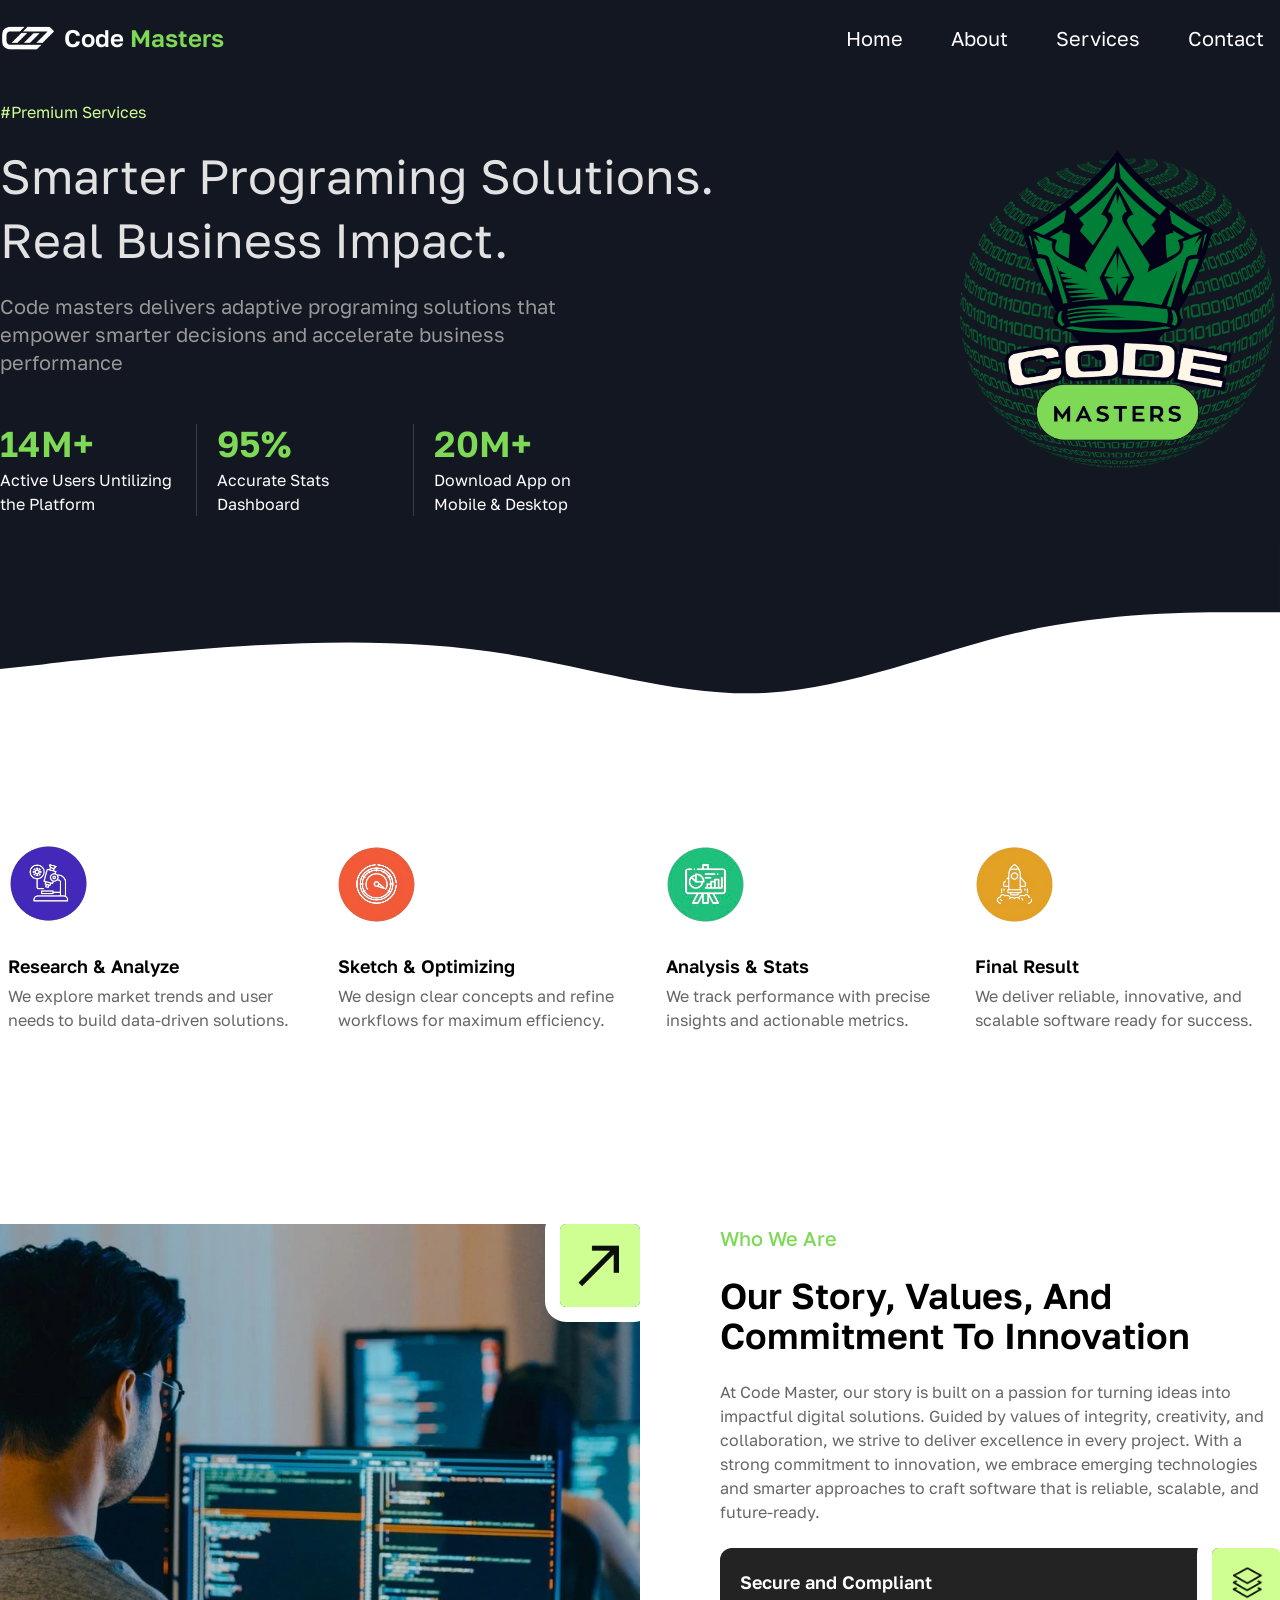
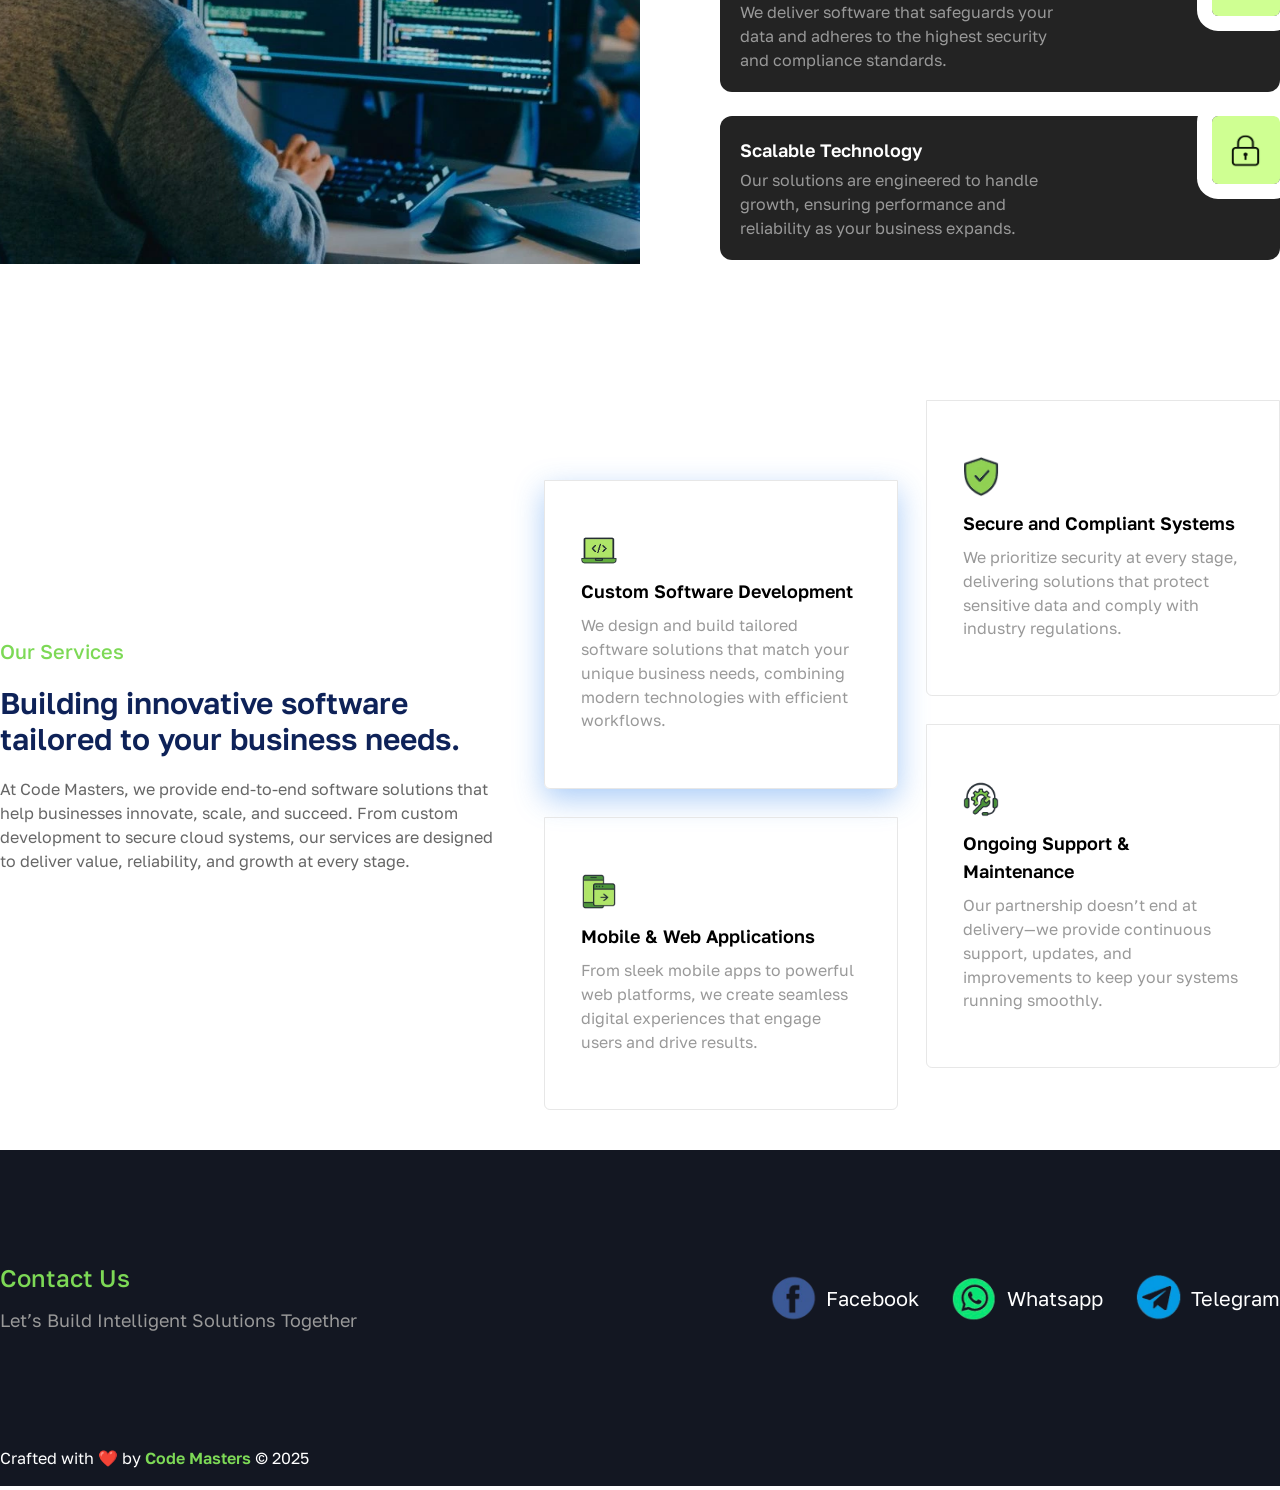
==== commit 6a399a65: "add images" ====
--- a/index.html
+++ b/index.html
@@ -1,8 +1,8 @@
-<!DOCTYPE html><html lang="en"> <head><meta charset="UTF-8"><meta name="viewport" content="width=device-width"><link rel="icon" type="image/x-icon" href="/favicon.ico"><meta name="generator" content="Astro v5.13.2"><title>Code Masters | Home</title><link rel="stylesheet" href="/_astro/index.Bhtk6MMU.css"></head> <body class="pt-[76px]"> <nav class="fixed top-0 left-0 w-full z-50 h-[76px] bg-[#131722] text-white" data-astro-cid-5blmo7yk> <div class="container m-auto" data-astro-cid-5blmo7yk> <div class="flex items-center justify-between" data-astro-cid-5blmo7yk> <div class="flex items-center gap-2 h-[76px]" data-astro-cid-5blmo7yk> <img src="/logo.webp" alt="logo" class="max-w-14" data-astro-cid-5blmo7yk> <h1 class="text-2xl font-semibold" data-astro-cid-5blmo7yk>Code <span class="main-color" data-astro-cid-5blmo7yk>Masters</span></h1> </div> <div class="mobile-menu flex md:hidden gap-6 items-center relative" data-astro-cid-5blmo7yk> <button type="button" class="mobile-btn w-7 h-5 cursor-pointer relative block" data-astro-cid-5blmo7yk> <span data-astro-cid-5blmo7yk></span> <span data-astro-cid-5blmo7yk></span> <span data-astro-cid-5blmo7yk></span> </button> </div> <ul class="hidden md:flex flex-col md:flex-row items-center gap-4 bg-[#131722]" data-astro-cid-5blmo7yk> <li data-astro-cid-5blmo7yk> <a href="#home" class="block  text-xl font-normal transition-colors px-4 py-6 hover:text-[#7dd956]" data-astro-cid-5blmo7yk>Home</a> </li><li data-astro-cid-5blmo7yk> <a href="#about" class="block  text-xl font-normal transition-colors px-4 py-6 hover:text-[#7dd956]" data-astro-cid-5blmo7yk>About</a> </li><li data-astro-cid-5blmo7yk> <a href="#services" class="block  text-xl font-normal transition-colors px-4 py-6 hover:text-[#7dd956]" data-astro-cid-5blmo7yk>Services</a> </li><li data-astro-cid-5blmo7yk> <a href="#contact" class="block  text-xl font-normal transition-colors px-4 py-6 hover:text-[#7dd956]" data-astro-cid-5blmo7yk>Contact</a> </li> </ul> </div> </div> </nav> <script type="module">document.addEventListener("DOMContentLoaded",()=>{const e=document.querySelector("button"),t=document.querySelector("ul");e?.addEventListener("click",()=>{console.log("test"),t?.classList.toggle("hidden");const n=e.getAttribute("aria-expanded")==="true";e.setAttribute("aria-expanded",String(!n))})});</script>   <section id="home" class="landing relative bg-cover z-0 bg-[#131722] text-white"> <div class="container mx-auto py-6 relative z-10"> <div class="flex justify-between items-center flex-col lg:flex-row gap-8"> <div class="flex flex-col max-w-[715px]"> <span class="light-color mb-5">#Premium Services</span> <h1 class="text-5xl text-[#E2E2E2] leading-[1.rem]">Smarter Programing Solutions.</h1> <h1 class="text-5xl text-[#E2E2E2] leading-[1.rem]">Real Business Impact.</h1> <p class="mt-5 text-xl text-[#999999] max-w-[567px]">Code masters delivers adaptive programing solutions that empower smarter decisions and accelerate business performance</p> <div class="mt-12 flex gap-5 [&>div:not(:first-child)]:pl-5 [&>div:not(:first-child)]:border-l  [&>div:not(:first-child)]:border-l-[#FFFFFF2B]"> <div> <p class="main-color font-semibold text-4xl mb-1">14M+</p> <p class="max-w-44">Active Users Untilizing the Platform</p> </div><div> <p class="main-color font-semibold text-4xl mb-1">95%</p> <p class="max-w-44">Accurate Stats Dashboard</p> </div><div> <p class="main-color font-semibold text-4xl mb-1">20M+</p> <p class="max-w-44">Download App on Mobile &amp; Desktop</p> </div> </div> </div> <img src="src/assets/images/landing.webp" class="max-w-[20rem]" alt="landing image"> </div> </div> <!-- Wave Shape --> <svg class="absolute top-[85%] left-0 w-full h-auto hidden lg:block" xmlns="http://www.w3.org/2000/svg" viewBox="0 0 1440 320"> <path fill="#131722" fill-opacity="1" d="M0,224L48,218.7C96,213,192,203,288,197.3C384,192,480,192,576,208C672,224,768,256,864,250.7C960,245,1056,203,1152,181.3C1248,160,1344,160,1392,160L1440,160L1440,0L0,0Z"></path> </svg> </section> <section class="pt-12 lg:pt-[19rem] pb-24"> <div class="container mx-auto"> <div class="flex justify-between flex-wrap md:flex-nowrap gap-4 text-center md:text-left"> <div class="px-2"> <img src="src/assets/images/landing-services/service-1.webp" class="w-20 h-20 mb-7 mx-auto md:mx-0" alt="#Research &#38; Analyze image"> <h3 class="font-semibold text-lg mb-1">Research &amp; Analyze</h3> <p class="text-[#666666]">We explore market trends and user needs to build data-driven solutions.</p> </div><div class="px-2"> <img src="src/assets/images/landing-services/service-2.webp" class="w-20 h-20 mb-7 mx-auto md:mx-0" alt="#Sketch &#38; Optimizing image"> <h3 class="font-semibold text-lg mb-1">Sketch &amp; Optimizing</h3> <p class="text-[#666666]">We design clear concepts and refine workflows for maximum efficiency.</p> </div><div class="px-2"> <img src="src/assets/images/landing-services/service-3.webp" class="w-20 h-20 mb-7 mx-auto md:mx-0" alt="#Analysis &#38; Stats image"> <h3 class="font-semibold text-lg mb-1">Analysis &amp; Stats</h3> <p class="text-[#666666]">We track performance with precise insights and actionable metrics.</p> </div><div class="px-2"> <img src="src/assets/images/landing-services/service-4.webp" class="w-20 h-20 mb-7 mx-auto md:mx-0" alt="#Final Result image"> <h3 class="font-semibold text-lg mb-1">Final Result</h3> <p class="text-[#666666]">We deliver reliable, innovative, and scalable software ready for success.</p> </div> </div> </div> </section> <section id="about" class="py-24 "> <div class="container mx-auto"> <div class="flex flex-col md:flex-row flex-wrap lg:flex-nowrap gap-20"> <div class="relative hidden md:block"> <div class="absolute top-0 right-0 bg-[#CFFF92] p-4 rounded-md outline-[15px] outline-solid outline-white w-[5rem]"> <img src="src/assets/images/about/about-3.webp" class="w-full" alt="arrow image"> </div> <img src="src/assets/images/about.webp" class="h-auto md:h-[40rem] max-w-auto md:max-w-[40rem] object-cover block" alt="about image"> </div> <div class="flex flex-col gap-6"> <span class="main-color text-xl font-medium">Who We Are</span> <h3 class="text-4xl max-w-lg font-semibold">Our Story, Values, And Commitment To Innovation</h3> <p class="text-[#666] leading-6 ">
+<!DOCTYPE html><html lang="en"> <head><meta charset="UTF-8"><meta name="viewport" content="width=device-width"><link rel="icon" type="image/x-icon" href="/favicon.ico"><meta name="generator" content="Astro v5.13.2"><title>Code Masters | Home</title><link rel="stylesheet" href="/_astro/index.D8smlKxX.css"></head> <body class="pt-[76px]"> <nav class="fixed top-0 left-0 w-full z-50 h-[76px] bg-[#131722] text-white" data-astro-cid-5blmo7yk> <div class="container m-auto" data-astro-cid-5blmo7yk> <div class="flex items-center justify-between" data-astro-cid-5blmo7yk> <div class="flex items-center gap-2 h-[76px]" data-astro-cid-5blmo7yk> <img src="/logo.webp" alt="logo" class="max-w-14" data-astro-cid-5blmo7yk> <h1 class="text-2xl font-semibold" data-astro-cid-5blmo7yk>Code <span class="main-color" data-astro-cid-5blmo7yk>Masters</span></h1> </div> <div class="mobile-menu flex md:hidden gap-6 items-center relative" data-astro-cid-5blmo7yk> <button type="button" class="mobile-btn w-7 h-5 cursor-pointer relative block" data-astro-cid-5blmo7yk> <span data-astro-cid-5blmo7yk></span> <span data-astro-cid-5blmo7yk></span> <span data-astro-cid-5blmo7yk></span> </button> </div> <ul class="hidden md:flex flex-col md:flex-row items-center gap-4 bg-[#131722]" data-astro-cid-5blmo7yk> <li data-astro-cid-5blmo7yk> <a href="#home" class="block  text-xl font-normal transition-colors px-4 py-6 hover:text-[#7dd956]" data-astro-cid-5blmo7yk>Home</a> </li><li data-astro-cid-5blmo7yk> <a href="#about" class="block  text-xl font-normal transition-colors px-4 py-6 hover:text-[#7dd956]" data-astro-cid-5blmo7yk>About</a> </li><li data-astro-cid-5blmo7yk> <a href="#services" class="block  text-xl font-normal transition-colors px-4 py-6 hover:text-[#7dd956]" data-astro-cid-5blmo7yk>Services</a> </li><li data-astro-cid-5blmo7yk> <a href="#contact" class="block  text-xl font-normal transition-colors px-4 py-6 hover:text-[#7dd956]" data-astro-cid-5blmo7yk>Contact</a> </li> </ul> </div> </div> </nav> <script type="module">document.addEventListener("DOMContentLoaded",()=>{const e=document.querySelector("button"),t=document.querySelector("ul");e?.addEventListener("click",()=>{console.log("test"),t?.classList.toggle("hidden");const n=e.getAttribute("aria-expanded")==="true";e.setAttribute("aria-expanded",String(!n))})});</script>   <section id="home" class="landing relative bg-cover z-0 bg-[#131722] text-white"> <div class="container mx-auto py-6 relative z-10"> <div class="flex justify-between items-center flex-col lg:flex-row gap-8"> <div class="flex flex-col max-w-[715px]"> <span class="light-color mb-5">#Premium Services</span> <h1 class="text-5xl text-[#E2E2E2] leading-[4rem]">Smarter Programing Solutions.</h1> <h1 class="text-5xl text-[#E2E2E2] leading-[4rem]">Real Business Impact.</h1> <p class="mt-5 text-xl text-[#999999] max-w-[567px]">Code masters delivers adaptive programing solutions that empower smarter decisions and accelerate business performance</p> <div class="mt-12 flex gap-5 [&>div:not(:first-child)]:pl-5 [&>div:not(:first-child)]:border-l  [&>div:not(:first-child)]:border-l-[#FFFFFF2B]"> <div> <p class="main-color font-semibold text-4xl mb-1">14M+</p> <p class="max-w-44">Active Users Untilizing the Platform</p> </div><div> <p class="main-color font-semibold text-4xl mb-1">95%</p> <p class="max-w-44">Accurate Stats Dashboard</p> </div><div> <p class="main-color font-semibold text-4xl mb-1">20M+</p> <p class="max-w-44">Download App on Mobile &amp; Desktop</p> </div> </div> </div> <img src="/images/landing.webp" class="max-w-[20rem]" alt="landing image"> </div> </div> <!-- Wave Shape --> <svg class="absolute top-[85%] left-0 w-full h-auto hidden lg:block" xmlns="http://www.w3.org/2000/svg" viewBox="0 0 1440 320"> <path fill="#131722" fill-opacity="1" d="M0,224L48,218.7C96,213,192,203,288,197.3C384,192,480,192,576,208C672,224,768,256,864,250.7C960,245,1056,203,1152,181.3C1248,160,1344,160,1392,160L1440,160L1440,0L0,0Z"></path> </svg> </section> <section class="pt-12 lg:pt-[19rem] pb-24"> <div class="container mx-auto"> <div class="flex justify-between flex-wrap md:flex-nowrap gap-4 text-center md:text-left"> <div class="px-2"> <img src="/images/landing-services/service-1.webp" class="w-20 h-20 mb-7 mx-auto md:mx-0" alt="#Research &#38; Analyze image"> <h3 class="font-semibold text-lg mb-1">Research &amp; Analyze</h3> <p class="text-[#666666]">We explore market trends and user needs to build data-driven solutions.</p> </div><div class="px-2"> <img src="/images/landing-services/service-2.webp" class="w-20 h-20 mb-7 mx-auto md:mx-0" alt="#Sketch &#38; Optimizing image"> <h3 class="font-semibold text-lg mb-1">Sketch &amp; Optimizing</h3> <p class="text-[#666666]">We design clear concepts and refine workflows for maximum efficiency.</p> </div><div class="px-2"> <img src="/images/landing-services/service-3.webp" class="w-20 h-20 mb-7 mx-auto md:mx-0" alt="#Analysis &#38; Stats image"> <h3 class="font-semibold text-lg mb-1">Analysis &amp; Stats</h3> <p class="text-[#666666]">We track performance with precise insights and actionable metrics.</p> </div><div class="px-2"> <img src="/images/landing-services/service-4.webp" class="w-20 h-20 mb-7 mx-auto md:mx-0" alt="#Final Result image"> <h3 class="font-semibold text-lg mb-1">Final Result</h3> <p class="text-[#666666]">We deliver reliable, innovative, and scalable software ready for success.</p> </div> </div> </div> </section> <section id="about" class="py-24 "> <div class="container mx-auto"> <div class="flex flex-col md:flex-row flex-wrap lg:flex-nowrap gap-20"> <div class="relative hidden md:block"> <div class="absolute top-0 right-0 bg-[#CFFF92] p-4 rounded-md outline-[15px] outline-solid outline-white w-[5rem]"> <img src="/images/about/about-3.webp" class="w-full" alt="arrow image"> </div> <img src="/images/about.webp" class="h-auto md:h-[40rem] max-w-auto md:max-w-[40rem] object-cover block" alt="about image"> </div> <div class="flex flex-col gap-6"> <span class="main-color text-xl font-medium">Who We Are</span> <h3 class="text-4xl max-w-lg font-semibold">Our Story, Values, And Commitment To Innovation</h3> <p class="text-[#666] leading-6 ">
 At Code Master, our story is built on a passion for turning ideas into impactful digital solutions. Guided by values of integrity, creativity, and collaboration, we strive to deliver excellence in every project. With a strong commitment to innovation, we embrace emerging technologies and smarter approaches to craft software that is reliable, scalable, and future-ready.
-</p> <div class="relative p-5 bg-[#232323] text-white rounded-xl "> <div class="absolute top-0 right-0 bg-[#CFFF92] p-4 rounded-md outline-[15px] outline-solid outline-white"> <img src="src/assets/images/about/about-1.webp" class="w-9 h-9" alt="#Secure and Compliant image"> </div> <h3 class="font-semibold text-lg mb-1">Secure and Compliant</h3> <p class="text-[#999] max-w-80">We deliver software that safeguards your data and adheres to the highest security and compliance standards.</p> </div><div class="relative p-5 bg-[#232323] text-white rounded-xl "> <div class="absolute top-0 right-0 bg-[#CFFF92] p-4 rounded-md outline-[15px] outline-solid outline-white"> <img src="src/assets/images/about/about-2.webp" class="w-9 h-9" alt="#Scalable Technology image"> </div> <h3 class="font-semibold text-lg mb-1">Scalable Technology</h3> <p class="text-[#999] max-w-80">Our solutions are engineered to handle growth, ensuring performance and reliability as your business expands.</p> </div> </div> </div> </div> </section> <section id="services" class="py-10" data-astro-cid-g5jplrhu> <div class="container mx-auto" data-astro-cid-g5jplrhu> <div class="flex items-center flex-col lg:flex-row gap-8" data-astro-cid-g5jplrhu> <div class="flex flex-col gap-5 max-w-lg" data-astro-cid-g5jplrhu> <span class="main-color text-xl font-medium" data-astro-cid-g5jplrhu>Our Services</span> <h3 class="text-[#0e2258] text-3xl font-semibold" data-astro-cid-g5jplrhu>
+</p> <div class="relative p-5 bg-[#232323] text-white rounded-xl "> <div class="absolute top-0 right-0 bg-[#CFFF92] p-4 rounded-md outline-[15px] outline-solid outline-white"> <img src="/images/about/about-1.webp" class="w-9 h-9" alt="#Secure and Compliant image"> </div> <h3 class="font-semibold text-lg mb-1">Secure and Compliant</h3> <p class="text-[#999] max-w-80">We deliver software that safeguards your data and adheres to the highest security and compliance standards.</p> </div><div class="relative p-5 bg-[#232323] text-white rounded-xl "> <div class="absolute top-0 right-0 bg-[#CFFF92] p-4 rounded-md outline-[15px] outline-solid outline-white"> <img src="/images/about/about-2.webp" class="w-9 h-9" alt="#Scalable Technology image"> </div> <h3 class="font-semibold text-lg mb-1">Scalable Technology</h3> <p class="text-[#999] max-w-80">Our solutions are engineered to handle growth, ensuring performance and reliability as your business expands.</p> </div> </div> </div> </div> </section> <section id="services" class="py-10" data-astro-cid-g5jplrhu> <div class="container mx-auto" data-astro-cid-g5jplrhu> <div class="flex items-center flex-col lg:flex-row gap-8" data-astro-cid-g5jplrhu> <div class="flex flex-col gap-5 max-w-lg" data-astro-cid-g5jplrhu> <span class="main-color text-xl font-medium" data-astro-cid-g5jplrhu>Our Services</span> <h3 class="text-[#0e2258] text-3xl font-semibold" data-astro-cid-g5jplrhu>
 Building innovative software tailored to your business needs.
 </h3> <p class="text-[#666] leading-6 " data-astro-cid-g5jplrhu>
 At Code Masters, we provide end-to-end software solutions that help businesses innovate, scale, and succeed. From custom development to secure cloud systems, our services are designed to deliver value, reliability, and growth at every stage.
-</p> </div> <div class="flex flex-col lg:flex-row gap-7" data-astro-cid-g5jplrhu> <div class="flex flex-col gap-7 mt-8 lg:mt-20" data-astro-cid-g5jplrhu> <div class="min-h-72 py-14 px-9 border border-[#e7e7e7] rounded-b-md service shadow" data-astro-cid-g5jplrhu> <img src="src/assets/images/services/lap.webp" class="max-w-9 mb-3" alt="#Custom Software Development image" data-astro-cid-g5jplrhu> <h4 class="font-semibold text-lg mb-2" data-astro-cid-g5jplrhu>Custom Software Development</h4> <p class="text-[#999] max-w-80" data-astro-cid-g5jplrhu>We design and build tailored software solutions that match your unique business needs, combining modern technologies with efficient workflows.</p> </div> <div class="min-h-72 py-14 px-9 border border-[#e7e7e7] rounded-b-md service" data-astro-cid-g5jplrhu> <img src="src/assets/images/services/mobile.webp" class="max-w-9 mb-3" alt="#Mobile &#38; Web Applications image" data-astro-cid-g5jplrhu> <h4 class="font-semibold text-lg mb-2" data-astro-cid-g5jplrhu>Mobile &amp; Web Applications</h4> <p class="text-[#999] max-w-80" data-astro-cid-g5jplrhu>From sleek mobile apps to powerful web platforms, we create seamless digital experiences that engage users and drive results.</p> </div> </div> <div class="flex flex-col gap-7 " data-astro-cid-g5jplrhu> <div class="min-h-72 py-14 px-9 border border-[#e7e7e7] rounded-b-md service" data-astro-cid-g5jplrhu> <img src="src/assets/images/services/security.webp" class="max-w-9 mb-3" alt="#Secure and Compliant Systems image" data-astro-cid-g5jplrhu> <h4 class="font-semibold text-lg mb-2" data-astro-cid-g5jplrhu>Secure and Compliant Systems</h4> <p class="text-[#999] max-w-80" data-astro-cid-g5jplrhu>We prioritize security at every stage, delivering solutions that protect sensitive data and comply with industry regulations.</p> </div> <div class="min-h-72 py-14 px-9 border border-[#e7e7e7] rounded-b-md service" data-astro-cid-g5jplrhu> <img src="src/assets/images/services/support.webp" class="max-w-9 mb-3" alt="#Ongoing Support &#38; Maintenance image" data-astro-cid-g5jplrhu> <h4 class="font-semibold text-lg mb-2" data-astro-cid-g5jplrhu>Ongoing Support &amp; Maintenance</h4> <p class="text-[#999] max-w-80" data-astro-cid-g5jplrhu>Our partnership doesn’t end at delivery—we provide continuous support, updates, and improvements to keep your systems running smoothly.</p> </div> </div> </div> </div> </div> </section>  <section id="contact" class="py-28 bg-[#131722] text-white"> <div class="container mx-auto"> <div class="flex flex-col md:flex-row gap-8 justify-between"> <div class="text-center md:text-start"> <h2 class="text-2xl font-medium main-color mb-3">Contact Us</h2> <p class="text-lg text-[#999]">Let’s Build Intelligent Solutions Together</p> </div> <div class="flex flex-col md:flex-row items-center md:items gap-8"> <div class="flex items-center gap-2"> <img src="src/assets/images/socials/facebook.webp" class="w-12 h-w-12" alt="#Facebook image"> <a href="https://www.facebook.com/" target="_blank" class="block  text-xl font-normal transition-colors hover:text-[#7dd956]">Facebook</a> </div><div class="flex items-center gap-2"> <img src="src/assets/images/socials/whatsapp.webp" class="w-12 h-w-12" alt="#Whatsapp image"> <a href="https://api.whatsapp.com/message/B4ZK7PHOROU7P1" target="_blank" class="block  text-xl font-normal transition-colors hover:text-[#7dd956]">Whatsapp</a> </div><div class="flex items-center gap-2"> <img src="src/assets/images/socials/telegram.webp" class="w-12 h-w-12" alt="#Telegram image"> <a href="https://t.me/samer7476" target="_blank" class="block  text-xl font-normal transition-colors hover:text-[#7dd956]">Telegram</a> </div> </div> </div> </div> </section>  <footer class="pb-4 bg-[#131722] text-white"> <div class="container mx-auto">
+</p> </div> <div class="flex flex-col lg:flex-row gap-7" data-astro-cid-g5jplrhu> <div class="flex flex-col gap-7 mt-8 lg:mt-20" data-astro-cid-g5jplrhu> <div class="min-h-72 py-14 px-9 border border-[#e7e7e7] rounded-b-md service shadow" data-astro-cid-g5jplrhu> <img src="/images/services/lap.webp" class="max-w-9 mb-3" alt="#Custom Software Development image" data-astro-cid-g5jplrhu> <h4 class="font-semibold text-lg mb-2" data-astro-cid-g5jplrhu>Custom Software Development</h4> <p class="text-[#999] max-w-80" data-astro-cid-g5jplrhu>We design and build tailored software solutions that match your unique business needs, combining modern technologies with efficient workflows.</p> </div> <div class="min-h-72 py-14 px-9 border border-[#e7e7e7] rounded-b-md service" data-astro-cid-g5jplrhu> <img src="/images/services/mobile.webp" class="max-w-9 mb-3" alt="#Mobile &#38; Web Applications image" data-astro-cid-g5jplrhu> <h4 class="font-semibold text-lg mb-2" data-astro-cid-g5jplrhu>Mobile &amp; Web Applications</h4> <p class="text-[#999] max-w-80" data-astro-cid-g5jplrhu>From sleek mobile apps to powerful web platforms, we create seamless digital experiences that engage users and drive results.</p> </div> </div> <div class="flex flex-col gap-7 " data-astro-cid-g5jplrhu> <div class="min-h-72 py-14 px-9 border border-[#e7e7e7] rounded-b-md service" data-astro-cid-g5jplrhu> <img src="/images/services/security.webp" class="max-w-9 mb-3" alt="#Secure and Compliant Systems image" data-astro-cid-g5jplrhu> <h4 class="font-semibold text-lg mb-2" data-astro-cid-g5jplrhu>Secure and Compliant Systems</h4> <p class="text-[#999] max-w-80" data-astro-cid-g5jplrhu>We prioritize security at every stage, delivering solutions that protect sensitive data and comply with industry regulations.</p> </div> <div class="min-h-72 py-14 px-9 border border-[#e7e7e7] rounded-b-md service" data-astro-cid-g5jplrhu> <img src="/images/services/support.webp" class="max-w-9 mb-3" alt="#Ongoing Support &#38; Maintenance image" data-astro-cid-g5jplrhu> <h4 class="font-semibold text-lg mb-2" data-astro-cid-g5jplrhu>Ongoing Support &amp; Maintenance</h4> <p class="text-[#999] max-w-80" data-astro-cid-g5jplrhu>Our partnership doesn’t end at delivery—we provide continuous support, updates, and improvements to keep your systems running smoothly.</p> </div> </div> </div> </div> </div> </section>  <section id="contact" class="py-28 bg-[#131722] text-white"> <div class="container mx-auto"> <div class="flex flex-col md:flex-row gap-8 justify-between"> <div class="text-center md:text-start"> <h2 class="text-2xl font-medium main-color mb-3">Contact Us</h2> <p class="text-lg text-[#999]">Let’s Build Intelligent Solutions Together</p> </div> <div class="flex flex-col md:flex-row items-center md:items gap-8"> <div class="flex items-center gap-2"> <img src="/images/socials/facebook.webp" class="w-12 h-w-12" alt="#Facebook image"> <a href="https://www.facebook.com/" target="_blank" class="block  text-xl font-normal transition-colors hover:text-[#7dd956]">Facebook</a> </div><div class="flex items-center gap-2"> <img src="/images/socials/whatsapp.webp" class="w-12 h-w-12" alt="#Whatsapp image"> <a href="https://api.whatsapp.com/message/B4ZK7PHOROU7P1" target="_blank" class="block  text-xl font-normal transition-colors hover:text-[#7dd956]">Whatsapp</a> </div><div class="flex items-center gap-2"> <img src="/images/socials/telegram.webp" class="w-12 h-w-12" alt="#Telegram image"> <a href="https://t.me/samer7476" target="_blank" class="block  text-xl font-normal transition-colors hover:text-[#7dd956]">Telegram</a> </div> </div> </div> </div> </section>  <footer class="pb-4 bg-[#131722] text-white"> <div class="container mx-auto">
 Crafted with ❤️ by <span class="font-semibold main-color">Code Masters</span> © 2025 </div> </footer> </body></html>
--- a/_astro/index.D8smlKxX.css
+++ b/_astro/index.D8smlKxX.css
@@ -0,0 +1 @@
+@import"https://fonts.googleapis.com/css2?family=Golos+Text:wght@400..900&display=swap";/*! tailwindcss v4.1.12 | MIT License | https://tailwindcss.com */@layer properties{@supports (((-webkit-hyphens:none)) and (not (margin-trim:inline))) or ((-moz-orient:inline) and (not (color:rgb(from red r g b)))){*,:before,:after,::backdrop{--tw-rotate-x:initial;--tw-rotate-y:initial;--tw-rotate-z:initial;--tw-skew-x:initial;--tw-skew-y:initial;--tw-border-style:solid;--tw-leading:initial;--tw-font-weight:initial;--tw-shadow:0 0 #0000;--tw-shadow-color:initial;--tw-shadow-alpha:100%;--tw-inset-shadow:0 0 #0000;--tw-inset-shadow-color:initial;--tw-inset-shadow-alpha:100%;--tw-ring-color:initial;--tw-ring-shadow:0 0 #0000;--tw-inset-ring-color:initial;--tw-inset-ring-shadow:0 0 #0000;--tw-ring-inset:initial;--tw-ring-offset-width:0px;--tw-ring-offset-color:#fff;--tw-ring-offset-shadow:0 0 #0000;--tw-outline-style:solid;--tw-ease:initial}}}@layer theme{:root,:host{--font-sans:ui-sans-serif,system-ui,sans-serif,"Apple Color Emoji","Segoe UI Emoji","Segoe UI Symbol","Noto Color Emoji";--font-mono:ui-monospace,SFMono-Regular,Menlo,Monaco,Consolas,"Liberation Mono","Courier New",monospace;--color-white:#fff;--spacing:.25rem;--container-lg:32rem;--text-lg:1.125rem;--text-lg--line-height:calc(1.75/1.125);--text-xl:1.25rem;--text-xl--line-height:calc(1.75/1.25);--text-2xl:1.5rem;--text-2xl--line-height:calc(2/1.5);--text-3xl:1.875rem;--text-3xl--line-height: 1.2 ;--text-4xl:2.25rem;--text-4xl--line-height:calc(2.5/2.25);--text-5xl:3rem;--text-5xl--line-height:1;--font-weight-normal:400;--font-weight-medium:500;--font-weight-semibold:600;--radius-md:.375rem;--radius-xl:.75rem;--ease-in-out:cubic-bezier(.4,0,.2,1);--default-transition-duration:.15s;--default-transition-timing-function:cubic-bezier(.4,0,.2,1);--default-font-family:var(--font-sans);--default-mono-font-family:var(--font-mono)}}@layer base{*,:after,:before,::backdrop{box-sizing:border-box;border:0 solid;margin:0;padding:0}::file-selector-button{box-sizing:border-box;border:0 solid;margin:0;padding:0}html,:host{-webkit-text-size-adjust:100%;tab-size:4;line-height:1.5;font-family:var(--default-font-family,ui-sans-serif,system-ui,sans-serif,"Apple Color Emoji","Segoe UI Emoji","Segoe UI Symbol","Noto Color Emoji");font-feature-settings:var(--default-font-feature-settings,normal);font-variation-settings:var(--default-font-variation-settings,normal);-webkit-tap-highlight-color:transparent}hr{height:0;color:inherit;border-top-width:1px}abbr:where([title]){-webkit-text-decoration:underline dotted;text-decoration:underline dotted}h1,h2,h3,h4,h5,h6{font-size:inherit;font-weight:inherit}a{color:inherit;-webkit-text-decoration:inherit;text-decoration:inherit}b,strong{font-weight:bolder}code,kbd,samp,pre{font-family:var(--default-mono-font-family,ui-monospace,SFMono-Regular,Menlo,Monaco,Consolas,"Liberation Mono","Courier New",monospace);font-feature-settings:var(--default-mono-font-feature-settings,normal);font-variation-settings:var(--default-mono-font-variation-settings,normal);font-size:1em}small{font-size:80%}sub,sup{vertical-align:baseline;font-size:75%;line-height:0;position:relative}sub{bottom:-.25em}sup{top:-.5em}table{text-indent:0;border-color:inherit;border-collapse:collapse}:-moz-focusring{outline:auto}progress{vertical-align:baseline}summary{display:list-item}ol,ul,menu{list-style:none}img,svg,video,canvas,audio,iframe,embed,object{vertical-align:middle;display:block}img,video{max-width:100%;height:auto}button,input,select,optgroup,textarea{font:inherit;font-feature-settings:inherit;font-variation-settings:inherit;letter-spacing:inherit;color:inherit;opacity:1;background-color:#0000;border-radius:0}::file-selector-button{font:inherit;font-feature-settings:inherit;font-variation-settings:inherit;letter-spacing:inherit;color:inherit;opacity:1;background-color:#0000;border-radius:0}:where(select:is([multiple],[size])) optgroup{font-weight:bolder}:where(select:is([multiple],[size])) optgroup option{padding-inline-start:20px}::file-selector-button{margin-inline-end:4px}::placeholder{opacity:1}@supports (not ((-webkit-appearance:-apple-pay-button))) or (contain-intrinsic-size:1px){::placeholder{color:currentColor}@supports (color:color-mix(in lab,red,red)){::placeholder{color:color-mix(in oklab,currentcolor 50%,transparent)}}}textarea{resize:vertical}::-webkit-search-decoration{-webkit-appearance:none}::-webkit-date-and-time-value{min-height:1lh;text-align:inherit}::-webkit-datetime-edit{display:inline-flex}::-webkit-datetime-edit-fields-wrapper{padding:0}::-webkit-datetime-edit{padding-block:0}::-webkit-datetime-edit-year-field{padding-block:0}::-webkit-datetime-edit-month-field{padding-block:0}::-webkit-datetime-edit-day-field{padding-block:0}::-webkit-datetime-edit-hour-field{padding-block:0}::-webkit-datetime-edit-minute-field{padding-block:0}::-webkit-datetime-edit-second-field{padding-block:0}::-webkit-datetime-edit-millisecond-field{padding-block:0}::-webkit-datetime-edit-meridiem-field{padding-block:0}::-webkit-calendar-picker-indicator{line-height:1}:-moz-ui-invalid{box-shadow:none}button,input:where([type=button],[type=reset],[type=submit]){appearance:button}::file-selector-button{appearance:button}::-webkit-inner-spin-button{height:auto}::-webkit-outer-spin-button{height:auto}[hidden]:where(:not([hidden=until-found])){display:none!important}}@layer components;@layer utilities{.absolute{position:absolute}.fixed{position:fixed}.relative{position:relative}.top-0{top:calc(var(--spacing)*0)}.top-\[85\%\]{top:85%}.right-0{right:calc(var(--spacing)*0)}.left-0{left:calc(var(--spacing)*0)}.z-0{z-index:0}.z-10{z-index:10}.z-50{z-index:50}.container{width:100%}@media (min-width:40rem){.container{max-width:40rem}}@media (min-width:48rem){.container{max-width:48rem}}@media (min-width:64rem){.container{max-width:64rem}}@media (min-width:80rem){.container{max-width:80rem}}@media (min-width:96rem){.container{max-width:96rem}}.m-auto{margin:auto}.mx-auto{margin-inline:auto}.mt-5{margin-top:calc(var(--spacing)*5)}.mt-8{margin-top:calc(var(--spacing)*8)}.mt-12{margin-top:calc(var(--spacing)*12)}.mb-1{margin-bottom:calc(var(--spacing)*1)}.mb-2{margin-bottom:calc(var(--spacing)*2)}.mb-3{margin-bottom:calc(var(--spacing)*3)}.mb-5{margin-bottom:calc(var(--spacing)*5)}.mb-7{margin-bottom:calc(var(--spacing)*7)}.block{display:block}.flex{display:flex}.hidden{display:none}.h-5{height:calc(var(--spacing)*5)}.h-9{height:calc(var(--spacing)*9)}.h-20{height:calc(var(--spacing)*20)}.h-\[76px\]{height:76px}.h-auto{height:auto}.min-h-72{min-height:calc(var(--spacing)*72)}.w-7{width:calc(var(--spacing)*7)}.w-9{width:calc(var(--spacing)*9)}.w-12{width:calc(var(--spacing)*12)}.w-20{width:calc(var(--spacing)*20)}.w-\[5rem\]{width:5rem}.w-full{width:100%}.max-w-9{max-width:calc(var(--spacing)*9)}.max-w-14{max-width:calc(var(--spacing)*14)}.max-w-44{max-width:calc(var(--spacing)*44)}.max-w-80{max-width:calc(var(--spacing)*80)}.max-w-\[20rem\]{max-width:20rem}.max-w-\[567px\]{max-width:567px}.max-w-\[715px\]{max-width:715px}.max-w-lg{max-width:var(--container-lg)}.transform{transform:var(--tw-rotate-x,)var(--tw-rotate-y,)var(--tw-rotate-z,)var(--tw-skew-x,)var(--tw-skew-y,)}.cursor-pointer{cursor:pointer}.flex-col{flex-direction:column}.flex-wrap{flex-wrap:wrap}.items-center{align-items:center}.justify-between{justify-content:space-between}.gap-2{gap:calc(var(--spacing)*2)}.gap-4{gap:calc(var(--spacing)*4)}.gap-5{gap:calc(var(--spacing)*5)}.gap-6{gap:calc(var(--spacing)*6)}.gap-7{gap:calc(var(--spacing)*7)}.gap-8{gap:calc(var(--spacing)*8)}.gap-20{gap:calc(var(--spacing)*20)}.rounded-md{border-radius:var(--radius-md)}.rounded-xl{border-radius:var(--radius-xl)}.rounded-b-md{border-bottom-right-radius:var(--radius-md);border-bottom-left-radius:var(--radius-md)}.border{border-style:var(--tw-border-style);border-width:1px}.border-\[\#e7e7e7\]{border-color:#e7e7e7}.bg-\[\#131722\]{background-color:#131722}.bg-\[\#232323\]{background-color:#232323}.bg-\[\#CFFF92\]{background-color:#cfff92}.bg-cover{background-size:cover}.object-cover{object-fit:cover}.p-4{padding:calc(var(--spacing)*4)}.p-5{padding:calc(var(--spacing)*5)}.px-2{padding-inline:calc(var(--spacing)*2)}.px-4{padding-inline:calc(var(--spacing)*4)}.px-9{padding-inline:calc(var(--spacing)*9)}.py-6{padding-block:calc(var(--spacing)*6)}.py-10{padding-block:calc(var(--spacing)*10)}.py-14{padding-block:calc(var(--spacing)*14)}.py-24{padding-block:calc(var(--spacing)*24)}.py-28{padding-block:calc(var(--spacing)*28)}.pt-12{padding-top:calc(var(--spacing)*12)}.pt-\[76px\]{padding-top:76px}.pb-4{padding-bottom:calc(var(--spacing)*4)}.pb-24{padding-bottom:calc(var(--spacing)*24)}.text-center{text-align:center}.text-2xl{font-size:var(--text-2xl);line-height:var(--tw-leading,var(--text-2xl--line-height))}.text-3xl{font-size:var(--text-3xl);line-height:var(--tw-leading,var(--text-3xl--line-height))}.text-4xl{font-size:var(--text-4xl);line-height:var(--tw-leading,var(--text-4xl--line-height))}.text-5xl{font-size:var(--text-5xl);line-height:var(--tw-leading,var(--text-5xl--line-height))}.text-lg{font-size:var(--text-lg);line-height:var(--tw-leading,var(--text-lg--line-height))}.text-xl{font-size:var(--text-xl);line-height:var(--tw-leading,var(--text-xl--line-height))}.leading-6{--tw-leading:calc(var(--spacing)*6);line-height:calc(var(--spacing)*6)}.leading-\[4rem\]{--tw-leading:4rem;line-height:4rem}.font-medium{--tw-font-weight:var(--font-weight-medium);font-weight:var(--font-weight-medium)}.font-normal{--tw-font-weight:var(--font-weight-normal);font-weight:var(--font-weight-normal)}.font-semibold{--tw-font-weight:var(--font-weight-semibold);font-weight:var(--font-weight-semibold)}.text-\[\#0e2258\]{color:#0e2258}.text-\[\#666\]{color:#666}.text-\[\#999\]{color:#999}.text-\[\#666666\]{color:#666}.text-\[\#999999\]{color:#999}.text-\[\#E2E2E2\]{color:#e2e2e2}.text-white{color:var(--color-white)}.shadow{--tw-shadow:0 1px 3px 0 var(--tw-shadow-color,#0000001a),0 1px 2px -1px var(--tw-shadow-color,#0000001a);box-shadow:var(--tw-inset-shadow),var(--tw-inset-ring-shadow),var(--tw-ring-offset-shadow),var(--tw-ring-shadow),var(--tw-shadow)}.outline{outline-style:var(--tw-outline-style);outline-width:1px}.outline-\[15px\]{outline-style:var(--tw-outline-style);outline-width:15px}.outline-white{outline-color:var(--color-white)}.transition{transition-property:color,background-color,border-color,outline-color,text-decoration-color,fill,stroke,--tw-gradient-from,--tw-gradient-via,--tw-gradient-to,opacity,box-shadow,transform,translate,scale,rotate,filter,-webkit-backdrop-filter,backdrop-filter,display,visibility,content-visibility,overlay,pointer-events;transition-timing-function:var(--tw-ease,var(--default-transition-timing-function));transition-duration:var(--tw-duration,var(--default-transition-duration))}.transition-colors{transition-property:color,background-color,border-color,outline-color,text-decoration-color,fill,stroke,--tw-gradient-from,--tw-gradient-via,--tw-gradient-to;transition-timing-function:var(--tw-ease,var(--default-transition-timing-function));transition-duration:var(--tw-duration,var(--default-transition-duration))}.ease-in-out{--tw-ease:var(--ease-in-out);transition-timing-function:var(--ease-in-out)}.outline-solid{--tw-outline-style:solid;outline-style:solid}@media (hover:hover){.hover\:text-\[\#7dd956\]:hover{color:#7dd956}}@media (min-width:48rem){.md\:mx-0{margin-inline:calc(var(--spacing)*0)}.md\:block{display:block}.md\:flex{display:flex}.md\:hidden{display:none}.md\:h-\[40rem\]{height:40rem}.md\:max-w-\[40rem\]{max-width:40rem}.md\:flex-row{flex-direction:row}.md\:flex-nowrap{flex-wrap:nowrap}.md\:text-left{text-align:left}.md\:text-start{text-align:start}}@media (min-width:64rem){.lg\:mt-20{margin-top:calc(var(--spacing)*20)}.lg\:block{display:block}.lg\:flex-row{flex-direction:row}.lg\:flex-nowrap{flex-wrap:nowrap}.lg\:pt-\[19rem\]{padding-top:19rem}}.\[\&\>div\:not\(\:first-child\)\]\:border-l>div:not(:first-child){border-left-style:var(--tw-border-style);border-left-width:1px}.\[\&\>div\:not\(\:first-child\)\]\:border-l-\[\#FFFFFF2B\]>div:not(:first-child){border-left-color:#ffffff2b}.\[\&\>div\:not\(\:first-child\)\]\:pl-5>div:not(:first-child){padding-left:calc(var(--spacing)*5)}}@property --tw-rotate-x{syntax:"*";inherits:false}@property --tw-rotate-y{syntax:"*";inherits:false}@property --tw-rotate-z{syntax:"*";inherits:false}@property --tw-skew-x{syntax:"*";inherits:false}@property --tw-skew-y{syntax:"*";inherits:false}@property --tw-border-style{syntax:"*";inherits:false;initial-value:solid}@property --tw-leading{syntax:"*";inherits:false}@property --tw-font-weight{syntax:"*";inherits:false}@property --tw-shadow{syntax:"*";inherits:false;initial-value:0 0 #0000}@property --tw-shadow-color{syntax:"*";inherits:false}@property --tw-shadow-alpha{syntax:"<percentage>";inherits:false;initial-value:100%}@property --tw-inset-shadow{syntax:"*";inherits:false;initial-value:0 0 #0000}@property --tw-inset-shadow-color{syntax:"*";inherits:false}@property --tw-inset-shadow-alpha{syntax:"<percentage>";inherits:false;initial-value:100%}@property --tw-ring-color{syntax:"*";inherits:false}@property --tw-ring-shadow{syntax:"*";inherits:false;initial-value:0 0 #0000}@property --tw-inset-ring-color{syntax:"*";inherits:false}@property --tw-inset-ring-shadow{syntax:"*";inherits:false;initial-value:0 0 #0000}@property --tw-ring-inset{syntax:"*";inherits:false}@property --tw-ring-offset-width{syntax:"<length>";inherits:false;initial-value:0}@property --tw-ring-offset-color{syntax:"*";inherits:false;initial-value:#fff}@property --tw-ring-offset-shadow{syntax:"*";inherits:false;initial-value:0 0 #0000}@property --tw-outline-style{syntax:"*";inherits:false;initial-value:solid}@property --tw-ease{syntax:"*";inherits:false}@media (max-width: 767px){ul[data-astro-cid-5blmo7yk]{position:fixed;top:76px;right:0;width:50vw;height:calc(100vh - 76px)}ul[data-astro-cid-5blmo7yk]:after{content:"";background-color:#00000073;position:fixed;top:76px;left:0;width:50vw;height:calc(100vh - 76px)}}.mobile-btn[data-astro-cid-5blmo7yk] span[data-astro-cid-5blmo7yk]{position:absolute;background-color:var(--main-color);height:4px;width:100%;left:0;transition:var(--transtion-dur);border-radius:12px;display:block}.mobile-btn[data-astro-cid-5blmo7yk] span[data-astro-cid-5blmo7yk]:first-child{top:0}.mobile-btn[data-astro-cid-5blmo7yk] span[data-astro-cid-5blmo7yk]:nth-child(2){top:7px}.mobile-btn[data-astro-cid-5blmo7yk] span[data-astro-cid-5blmo7yk]:last-child{top:14px}.mobile-btn[data-astro-cid-5blmo7yk].open span[data-astro-cid-5blmo7yk]:nth-child(2){opacity:0}.mobile-btn[data-astro-cid-5blmo7yk].open span[data-astro-cid-5blmo7yk]:first-child,.mobile-btn[data-astro-cid-5blmo7yk].open span[data-astro-cid-5blmo7yk]:last-child{top:7px}.mobile-btn[data-astro-cid-5blmo7yk].open span[data-astro-cid-5blmo7yk]:first-child{transform:rotate(45deg)}.mobile-btn[data-astro-cid-5blmo7yk].open span[data-astro-cid-5blmo7yk]:last-child{transform:rotate(-45deg)}:root{--app-color: #131722;--main-color: #7dd956;--dark-color: #008036;--light-color: #CFFF92;--transtion-dur: .3s;--main-border-radious: 6px;--main-sec-padding: 60px 0}html{overflow-x:hidden;font-family:Golos Text,sans-serif;font-optical-sizing:auto;scroll-behavior:smooth}@media (max-width: 491px){html{font-size:12px;overflow-x:hidden}}*::selection{background-color:var(--light-color);color:#000}body{scroll-behavior:smooth}ul{list-style:none;padding:0;margin:0}a{text-decoration:none}.main-color{color:var(--main-color)}.light-color{color:var(--light-color)}input:focus,textarea:focus,select:focus{outline:none!important;box-shadow:none!important}@media (max-width: 776px){.container{padding-left:1rem;padding-right:1rem}}.service[data-astro-cid-g5jplrhu]{transition:all .35s ease-in-out!important;margin-top:0}.service[data-astro-cid-g5jplrhu].shadow,.service[data-astro-cid-g5jplrhu]:hover{box-shadow:0 10px 30px #2c82ed66}
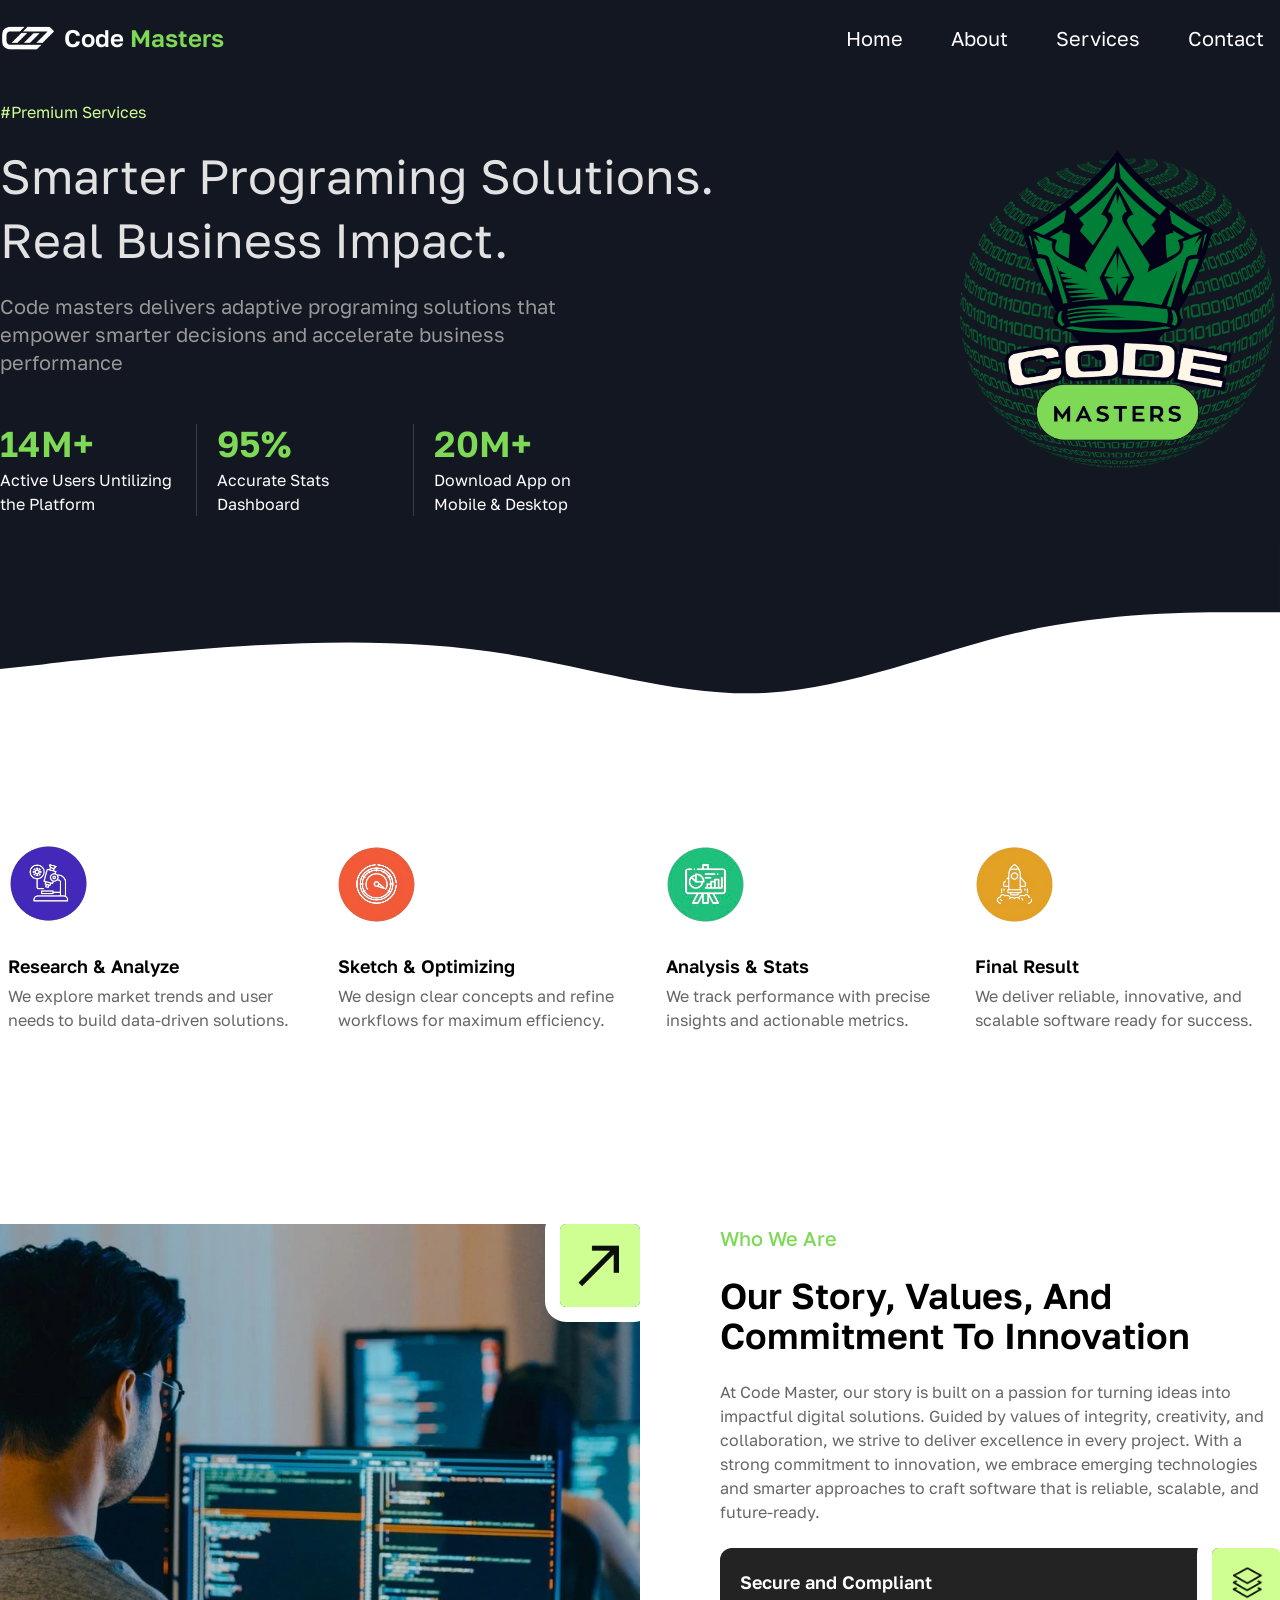
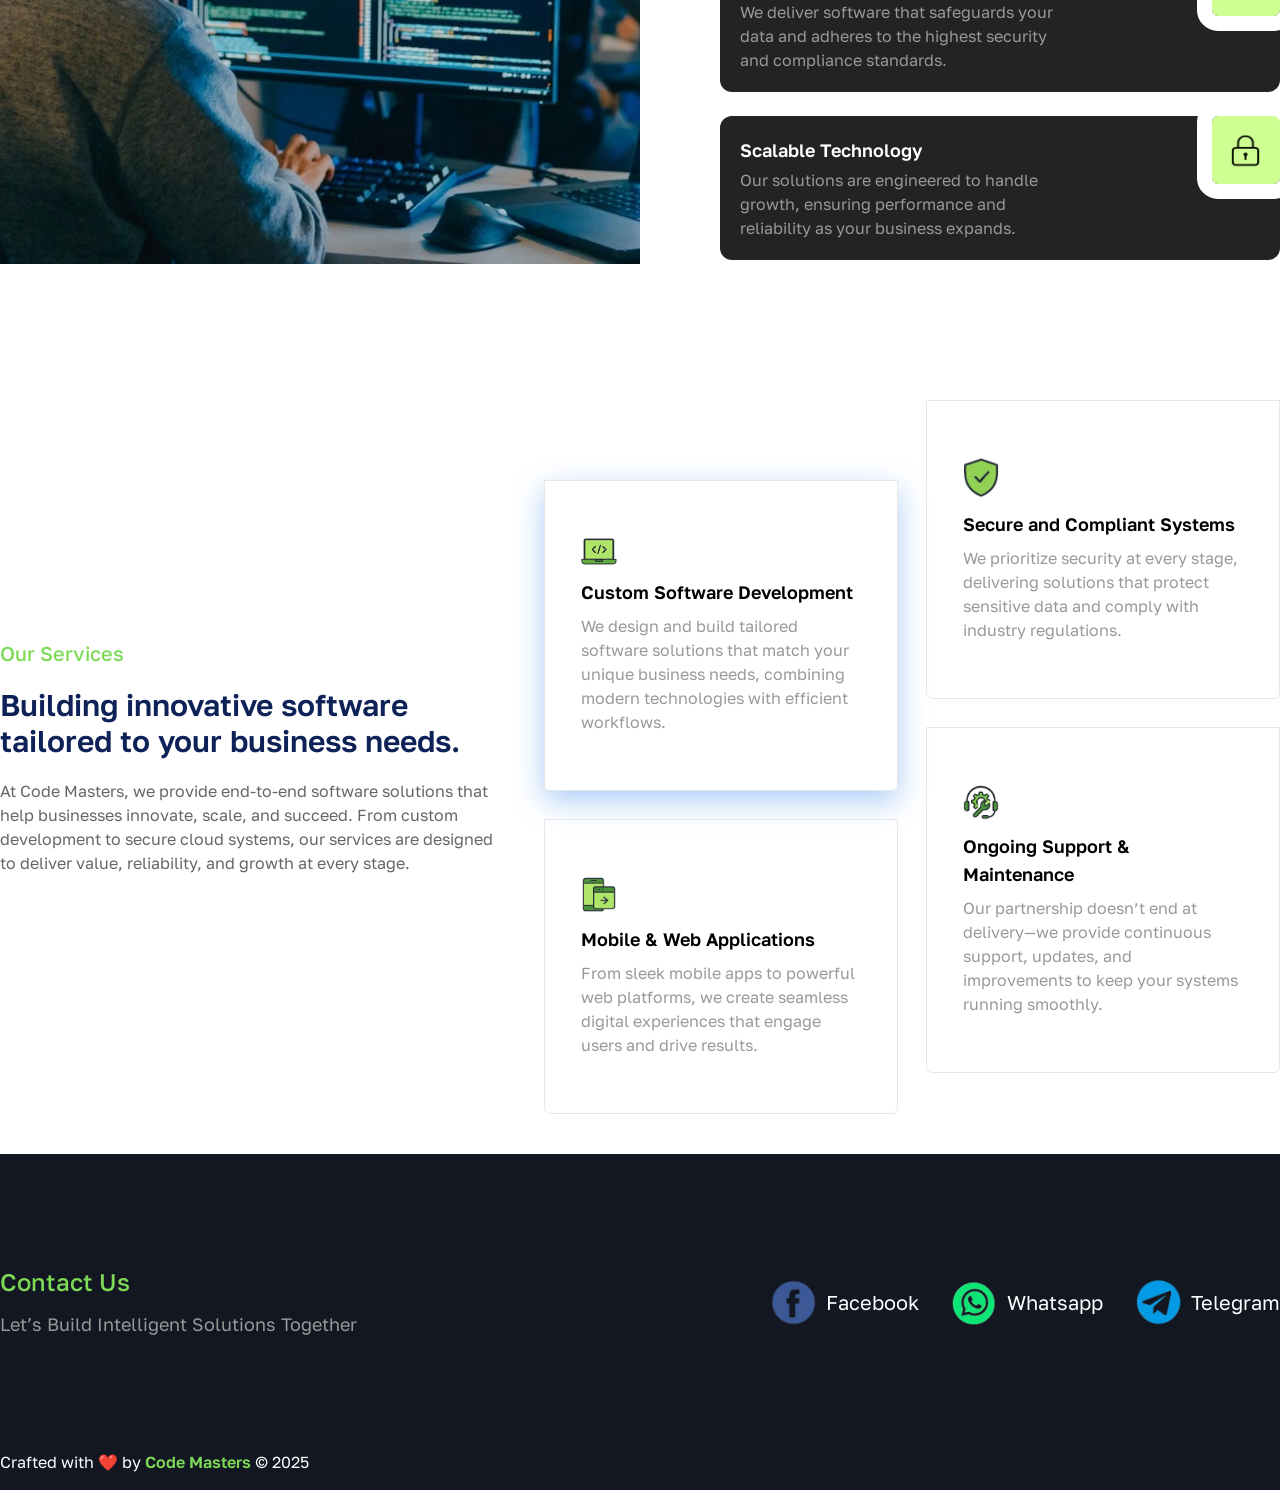
==== commit d93d1667: "center footer" ====
--- a/index.html
+++ b/index.html
@@ -1,8 +1,8 @@
-<!DOCTYPE html><html lang="en"> <head><meta charset="UTF-8"><meta name="viewport" content="width=device-width"><link rel="icon" type="image/x-icon" href="/favicon.ico"><meta name="generator" content="Astro v5.13.2"><title>Code Masters | Home</title><link rel="stylesheet" href="/_astro/index.D8smlKxX.css"></head> <body class="pt-[76px]"> <nav class="fixed top-0 left-0 w-full z-50 h-[76px] bg-[#131722] text-white" data-astro-cid-5blmo7yk> <div class="container m-auto" data-astro-cid-5blmo7yk> <div class="flex items-center justify-between" data-astro-cid-5blmo7yk> <div class="flex items-center gap-2 h-[76px]" data-astro-cid-5blmo7yk> <img src="/logo.webp" alt="logo" class="max-w-14" data-astro-cid-5blmo7yk> <h1 class="text-2xl font-semibold" data-astro-cid-5blmo7yk>Code <span class="main-color" data-astro-cid-5blmo7yk>Masters</span></h1> </div> <div class="mobile-menu flex md:hidden gap-6 items-center relative" data-astro-cid-5blmo7yk> <button type="button" class="mobile-btn w-7 h-5 cursor-pointer relative block" data-astro-cid-5blmo7yk> <span data-astro-cid-5blmo7yk></span> <span data-astro-cid-5blmo7yk></span> <span data-astro-cid-5blmo7yk></span> </button> </div> <ul class="hidden md:flex flex-col md:flex-row items-center gap-4 bg-[#131722]" data-astro-cid-5blmo7yk> <li data-astro-cid-5blmo7yk> <a href="#home" class="block  text-xl font-normal transition-colors px-4 py-6 hover:text-[#7dd956]" data-astro-cid-5blmo7yk>Home</a> </li><li data-astro-cid-5blmo7yk> <a href="#about" class="block  text-xl font-normal transition-colors px-4 py-6 hover:text-[#7dd956]" data-astro-cid-5blmo7yk>About</a> </li><li data-astro-cid-5blmo7yk> <a href="#services" class="block  text-xl font-normal transition-colors px-4 py-6 hover:text-[#7dd956]" data-astro-cid-5blmo7yk>Services</a> </li><li data-astro-cid-5blmo7yk> <a href="#contact" class="block  text-xl font-normal transition-colors px-4 py-6 hover:text-[#7dd956]" data-astro-cid-5blmo7yk>Contact</a> </li> </ul> </div> </div> </nav> <script type="module">document.addEventListener("DOMContentLoaded",()=>{const e=document.querySelector("button"),t=document.querySelector("ul");e?.addEventListener("click",()=>{console.log("test"),t?.classList.toggle("hidden");const n=e.getAttribute("aria-expanded")==="true";e.setAttribute("aria-expanded",String(!n))})});</script>   <section id="home" class="landing relative bg-cover z-0 bg-[#131722] text-white"> <div class="container mx-auto py-6 relative z-10"> <div class="flex justify-between items-center flex-col lg:flex-row gap-8"> <div class="flex flex-col max-w-[715px]"> <span class="light-color mb-5">#Premium Services</span> <h1 class="text-5xl text-[#E2E2E2] leading-[4rem]">Smarter Programing Solutions.</h1> <h1 class="text-5xl text-[#E2E2E2] leading-[4rem]">Real Business Impact.</h1> <p class="mt-5 text-xl text-[#999999] max-w-[567px]">Code masters delivers adaptive programing solutions that empower smarter decisions and accelerate business performance</p> <div class="mt-12 flex gap-5 [&>div:not(:first-child)]:pl-5 [&>div:not(:first-child)]:border-l  [&>div:not(:first-child)]:border-l-[#FFFFFF2B]"> <div> <p class="main-color font-semibold text-4xl mb-1">14M+</p> <p class="max-w-44">Active Users Untilizing the Platform</p> </div><div> <p class="main-color font-semibold text-4xl mb-1">95%</p> <p class="max-w-44">Accurate Stats Dashboard</p> </div><div> <p class="main-color font-semibold text-4xl mb-1">20M+</p> <p class="max-w-44">Download App on Mobile &amp; Desktop</p> </div> </div> </div> <img src="/images/landing.webp" class="max-w-[20rem]" alt="landing image"> </div> </div> <!-- Wave Shape --> <svg class="absolute top-[85%] left-0 w-full h-auto hidden lg:block" xmlns="http://www.w3.org/2000/svg" viewBox="0 0 1440 320"> <path fill="#131722" fill-opacity="1" d="M0,224L48,218.7C96,213,192,203,288,197.3C384,192,480,192,576,208C672,224,768,256,864,250.7C960,245,1056,203,1152,181.3C1248,160,1344,160,1392,160L1440,160L1440,0L0,0Z"></path> </svg> </section> <section class="pt-12 lg:pt-[19rem] pb-24"> <div class="container mx-auto"> <div class="flex justify-between flex-wrap md:flex-nowrap gap-4 text-center md:text-left"> <div class="px-2"> <img src="/images/landing-services/service-1.webp" class="w-20 h-20 mb-7 mx-auto md:mx-0" alt="#Research &#38; Analyze image"> <h3 class="font-semibold text-lg mb-1">Research &amp; Analyze</h3> <p class="text-[#666666]">We explore market trends and user needs to build data-driven solutions.</p> </div><div class="px-2"> <img src="/images/landing-services/service-2.webp" class="w-20 h-20 mb-7 mx-auto md:mx-0" alt="#Sketch &#38; Optimizing image"> <h3 class="font-semibold text-lg mb-1">Sketch &amp; Optimizing</h3> <p class="text-[#666666]">We design clear concepts and refine workflows for maximum efficiency.</p> </div><div class="px-2"> <img src="/images/landing-services/service-3.webp" class="w-20 h-20 mb-7 mx-auto md:mx-0" alt="#Analysis &#38; Stats image"> <h3 class="font-semibold text-lg mb-1">Analysis &amp; Stats</h3> <p class="text-[#666666]">We track performance with precise insights and actionable metrics.</p> </div><div class="px-2"> <img src="/images/landing-services/service-4.webp" class="w-20 h-20 mb-7 mx-auto md:mx-0" alt="#Final Result image"> <h3 class="font-semibold text-lg mb-1">Final Result</h3> <p class="text-[#666666]">We deliver reliable, innovative, and scalable software ready for success.</p> </div> </div> </div> </section> <section id="about" class="py-24 "> <div class="container mx-auto"> <div class="flex flex-col md:flex-row flex-wrap lg:flex-nowrap gap-20"> <div class="relative hidden md:block"> <div class="absolute top-0 right-0 bg-[#CFFF92] p-4 rounded-md outline-[15px] outline-solid outline-white w-[5rem]"> <img src="/images/about/about-3.webp" class="w-full" alt="arrow image"> </div> <img src="/images/about.webp" class="h-auto md:h-[40rem] max-w-auto md:max-w-[40rem] object-cover block" alt="about image"> </div> <div class="flex flex-col gap-6"> <span class="main-color text-xl font-medium">Who We Are</span> <h3 class="text-4xl max-w-lg font-semibold">Our Story, Values, And Commitment To Innovation</h3> <p class="text-[#666] leading-6 ">
+<!DOCTYPE html><html lang="en"> <head><meta charset="UTF-8"><meta name="viewport" content="width=device-width"><link rel="icon" type="image/x-icon" href="/favicon.ico"><meta name="generator" content="Astro v5.13.2"><title>Code Masters | Home</title><link rel="stylesheet" href="/_astro/index.5Fkyy5Fh.css"></head> <body class="pt-[76px]"> <nav class="fixed top-0 left-0 w-full z-50 h-[76px] bg-[#131722] text-white" data-astro-cid-5blmo7yk> <div class="container m-auto" data-astro-cid-5blmo7yk> <div class="flex items-center justify-between" data-astro-cid-5blmo7yk> <div class="flex items-center gap-2 h-[76px]" data-astro-cid-5blmo7yk> <img src="/logo.webp" alt="logo" class="max-w-14" data-astro-cid-5blmo7yk> <h1 class="text-2xl font-semibold" data-astro-cid-5blmo7yk>Code <span class="main-color" data-astro-cid-5blmo7yk>Masters</span></h1> </div> <div class="mobile-menu flex md:hidden gap-6 items-center relative" data-astro-cid-5blmo7yk> <button type="button" class="mobile-btn w-7 h-5 cursor-pointer relative block" data-astro-cid-5blmo7yk> <span data-astro-cid-5blmo7yk></span> <span data-astro-cid-5blmo7yk></span> <span data-astro-cid-5blmo7yk></span> </button> </div> <ul class="hidden md:flex flex-col md:flex-row items-center gap-4 bg-[#131722]" data-astro-cid-5blmo7yk> <li data-astro-cid-5blmo7yk> <a href="#home" class="block  text-xl font-normal transition-colors px-4 py-6 hover:text-[#7dd956]" data-astro-cid-5blmo7yk>Home</a> </li><li data-astro-cid-5blmo7yk> <a href="#about" class="block  text-xl font-normal transition-colors px-4 py-6 hover:text-[#7dd956]" data-astro-cid-5blmo7yk>About</a> </li><li data-astro-cid-5blmo7yk> <a href="#services" class="block  text-xl font-normal transition-colors px-4 py-6 hover:text-[#7dd956]" data-astro-cid-5blmo7yk>Services</a> </li><li data-astro-cid-5blmo7yk> <a href="#contact" class="block  text-xl font-normal transition-colors px-4 py-6 hover:text-[#7dd956]" data-astro-cid-5blmo7yk>Contact</a> </li> </ul> </div> </div> </nav> <script type="module">document.addEventListener("DOMContentLoaded",()=>{const e=document.querySelector("button"),t=document.querySelector("ul");e?.addEventListener("click",()=>{console.log("test"),t?.classList.toggle("hidden");const n=e.getAttribute("aria-expanded")==="true";e.setAttribute("aria-expanded",String(!n))})});</script>   <section id="home" class="landing relative bg-cover z-0 bg-[#131722] text-white"> <div class="container mx-auto py-6 relative z-10"> <div class="flex justify-between items-center flex-col lg:flex-row gap-8"> <div class="flex flex-col max-w-[715px]"> <span class="light-color mb-5">#Premium Services</span> <h1 class="text-5xl text-[#E2E2E2] leading-[4rem]">Smarter Programing Solutions.</h1> <h1 class="text-5xl text-[#E2E2E2] leading-[4rem]">Real Business Impact.</h1> <p class="mt-5 text-xl text-[#999999] max-w-[567px]">Code masters delivers adaptive programing solutions that empower smarter decisions and accelerate business performance</p> <div class="mt-12 flex gap-5 [&>div:not(:first-child)]:pl-5 [&>div:not(:first-child)]:border-l  [&>div:not(:first-child)]:border-l-[#FFFFFF2B]"> <div> <p class="main-color font-semibold text-4xl mb-1">14M+</p> <p class="max-w-44">Active Users Untilizing the Platform</p> </div><div> <p class="main-color font-semibold text-4xl mb-1">95%</p> <p class="max-w-44">Accurate Stats Dashboard</p> </div><div> <p class="main-color font-semibold text-4xl mb-1">20M+</p> <p class="max-w-44">Download App on Mobile &amp; Desktop</p> </div> </div> </div> <img src="/images/landing.webp" class="max-w-[20rem]" alt="landing image"> </div> </div> <!-- Wave Shape --> <svg class="absolute top-[85%] left-0 w-full h-auto hidden lg:block" xmlns="http://www.w3.org/2000/svg" viewBox="0 0 1440 320"> <path fill="#131722" fill-opacity="1" d="M0,224L48,218.7C96,213,192,203,288,197.3C384,192,480,192,576,208C672,224,768,256,864,250.7C960,245,1056,203,1152,181.3C1248,160,1344,160,1392,160L1440,160L1440,0L0,0Z"></path> </svg> </section> <section class="pt-12 lg:pt-[19rem] pb-24"> <div class="container mx-auto"> <div class="flex justify-between flex-wrap md:flex-nowrap gap-4 text-center md:text-left"> <div class="px-2"> <img src="/images/landing-services/service-1.webp" class="w-20 h-20 mb-7 mx-auto md:mx-0" alt="#Research &#38; Analyze image"> <h3 class="font-semibold text-lg mb-1">Research &amp; Analyze</h3> <p class="text-[#666666]">We explore market trends and user needs to build data-driven solutions.</p> </div><div class="px-2"> <img src="/images/landing-services/service-2.webp" class="w-20 h-20 mb-7 mx-auto md:mx-0" alt="#Sketch &#38; Optimizing image"> <h3 class="font-semibold text-lg mb-1">Sketch &amp; Optimizing</h3> <p class="text-[#666666]">We design clear concepts and refine workflows for maximum efficiency.</p> </div><div class="px-2"> <img src="/images/landing-services/service-3.webp" class="w-20 h-20 mb-7 mx-auto md:mx-0" alt="#Analysis &#38; Stats image"> <h3 class="font-semibold text-lg mb-1">Analysis &amp; Stats</h3> <p class="text-[#666666]">We track performance with precise insights and actionable metrics.</p> </div><div class="px-2"> <img src="/images/landing-services/service-4.webp" class="w-20 h-20 mb-7 mx-auto md:mx-0" alt="#Final Result image"> <h3 class="font-semibold text-lg mb-1">Final Result</h3> <p class="text-[#666666]">We deliver reliable, innovative, and scalable software ready for success.</p> </div> </div> </div> </section> <section id="about" class="py-24 "> <div class="container mx-auto"> <div class="flex flex-col md:flex-row flex-wrap lg:flex-nowrap gap-20"> <div class="relative hidden md:block"> <div class="absolute top-0 right-0 bg-[#CFFF92] p-4 rounded-md outline-[15px] outline-solid outline-white w-[5rem]"> <img src="/images/about/about-3.webp" class="w-full" alt="arrow image"> </div> <img src="/images/about.webp" class="h-auto md:h-[40rem] max-w-auto md:max-w-[40rem] object-cover block" alt="about image"> </div> <div class="flex flex-col gap-6"> <span class="main-color text-xl font-medium">Who We Are</span> <h3 class="text-4xl max-w-lg font-semibold">Our Story, Values, And Commitment To Innovation</h3> <p class="text-[#666] leading-6 ">
 At Code Master, our story is built on a passion for turning ideas into impactful digital solutions. Guided by values of integrity, creativity, and collaboration, we strive to deliver excellence in every project. With a strong commitment to innovation, we embrace emerging technologies and smarter approaches to craft software that is reliable, scalable, and future-ready.
 </p> <div class="relative p-5 bg-[#232323] text-white rounded-xl "> <div class="absolute top-0 right-0 bg-[#CFFF92] p-4 rounded-md outline-[15px] outline-solid outline-white"> <img src="/images/about/about-1.webp" class="w-9 h-9" alt="#Secure and Compliant image"> </div> <h3 class="font-semibold text-lg mb-1">Secure and Compliant</h3> <p class="text-[#999] max-w-80">We deliver software that safeguards your data and adheres to the highest security and compliance standards.</p> </div><div class="relative p-5 bg-[#232323] text-white rounded-xl "> <div class="absolute top-0 right-0 bg-[#CFFF92] p-4 rounded-md outline-[15px] outline-solid outline-white"> <img src="/images/about/about-2.webp" class="w-9 h-9" alt="#Scalable Technology image"> </div> <h3 class="font-semibold text-lg mb-1">Scalable Technology</h3> <p class="text-[#999] max-w-80">Our solutions are engineered to handle growth, ensuring performance and reliability as your business expands.</p> </div> </div> </div> </div> </section> <section id="services" class="py-10" data-astro-cid-g5jplrhu> <div class="container mx-auto" data-astro-cid-g5jplrhu> <div class="flex items-center flex-col lg:flex-row gap-8" data-astro-cid-g5jplrhu> <div class="flex flex-col gap-5 max-w-lg" data-astro-cid-g5jplrhu> <span class="main-color text-xl font-medium" data-astro-cid-g5jplrhu>Our Services</span> <h3 class="text-[#0e2258] text-3xl font-semibold" data-astro-cid-g5jplrhu>
 Building innovative software tailored to your business needs.
 </h3> <p class="text-[#666] leading-6 " data-astro-cid-g5jplrhu>
 At Code Masters, we provide end-to-end software solutions that help businesses innovate, scale, and succeed. From custom development to secure cloud systems, our services are designed to deliver value, reliability, and growth at every stage.
-</p> </div> <div class="flex flex-col lg:flex-row gap-7" data-astro-cid-g5jplrhu> <div class="flex flex-col gap-7 mt-8 lg:mt-20" data-astro-cid-g5jplrhu> <div class="min-h-72 py-14 px-9 border border-[#e7e7e7] rounded-b-md service shadow" data-astro-cid-g5jplrhu> <img src="/images/services/lap.webp" class="max-w-9 mb-3" alt="#Custom Software Development image" data-astro-cid-g5jplrhu> <h4 class="font-semibold text-lg mb-2" data-astro-cid-g5jplrhu>Custom Software Development</h4> <p class="text-[#999] max-w-80" data-astro-cid-g5jplrhu>We design and build tailored software solutions that match your unique business needs, combining modern technologies with efficient workflows.</p> </div> <div class="min-h-72 py-14 px-9 border border-[#e7e7e7] rounded-b-md service" data-astro-cid-g5jplrhu> <img src="/images/services/mobile.webp" class="max-w-9 mb-3" alt="#Mobile &#38; Web Applications image" data-astro-cid-g5jplrhu> <h4 class="font-semibold text-lg mb-2" data-astro-cid-g5jplrhu>Mobile &amp; Web Applications</h4> <p class="text-[#999] max-w-80" data-astro-cid-g5jplrhu>From sleek mobile apps to powerful web platforms, we create seamless digital experiences that engage users and drive results.</p> </div> </div> <div class="flex flex-col gap-7 " data-astro-cid-g5jplrhu> <div class="min-h-72 py-14 px-9 border border-[#e7e7e7] rounded-b-md service" data-astro-cid-g5jplrhu> <img src="/images/services/security.webp" class="max-w-9 mb-3" alt="#Secure and Compliant Systems image" data-astro-cid-g5jplrhu> <h4 class="font-semibold text-lg mb-2" data-astro-cid-g5jplrhu>Secure and Compliant Systems</h4> <p class="text-[#999] max-w-80" data-astro-cid-g5jplrhu>We prioritize security at every stage, delivering solutions that protect sensitive data and comply with industry regulations.</p> </div> <div class="min-h-72 py-14 px-9 border border-[#e7e7e7] rounded-b-md service" data-astro-cid-g5jplrhu> <img src="/images/services/support.webp" class="max-w-9 mb-3" alt="#Ongoing Support &#38; Maintenance image" data-astro-cid-g5jplrhu> <h4 class="font-semibold text-lg mb-2" data-astro-cid-g5jplrhu>Ongoing Support &amp; Maintenance</h4> <p class="text-[#999] max-w-80" data-astro-cid-g5jplrhu>Our partnership doesn’t end at delivery—we provide continuous support, updates, and improvements to keep your systems running smoothly.</p> </div> </div> </div> </div> </div> </section>  <section id="contact" class="py-28 bg-[#131722] text-white"> <div class="container mx-auto"> <div class="flex flex-col md:flex-row gap-8 justify-between"> <div class="text-center md:text-start"> <h2 class="text-2xl font-medium main-color mb-3">Contact Us</h2> <p class="text-lg text-[#999]">Let’s Build Intelligent Solutions Together</p> </div> <div class="flex flex-col md:flex-row items-center md:items gap-8"> <div class="flex items-center gap-2"> <img src="/images/socials/facebook.webp" class="w-12 h-w-12" alt="#Facebook image"> <a href="https://www.facebook.com/" target="_blank" class="block  text-xl font-normal transition-colors hover:text-[#7dd956]">Facebook</a> </div><div class="flex items-center gap-2"> <img src="/images/socials/whatsapp.webp" class="w-12 h-w-12" alt="#Whatsapp image"> <a href="https://api.whatsapp.com/message/B4ZK7PHOROU7P1" target="_blank" class="block  text-xl font-normal transition-colors hover:text-[#7dd956]">Whatsapp</a> </div><div class="flex items-center gap-2"> <img src="/images/socials/telegram.webp" class="w-12 h-w-12" alt="#Telegram image"> <a href="https://t.me/samer7476" target="_blank" class="block  text-xl font-normal transition-colors hover:text-[#7dd956]">Telegram</a> </div> </div> </div> </div> </section>  <footer class="pb-4 bg-[#131722] text-white"> <div class="container mx-auto">
+</p> </div> <div class="flex flex-col lg:flex-row gap-7" data-astro-cid-g5jplrhu> <div class="flex flex-col gap-7 mt-8 lg:mt-20" data-astro-cid-g5jplrhu> <div class="min-h-72 py-14 px-9 border border-[#e7e7e7] rounded-b-md service shadow" data-astro-cid-g5jplrhu> <img src="/images/services/lap.webp" class="max-w-9 mb-3" alt="#Custom Software Development image" data-astro-cid-g5jplrhu> <h4 class="font-semibold text-lg mb-2" data-astro-cid-g5jplrhu>Custom Software Development</h4> <p class="text-[#999] max-w-80" data-astro-cid-g5jplrhu>We design and build tailored software solutions that match your unique business needs, combining modern technologies with efficient workflows.</p> </div> <div class="min-h-72 py-14 px-9 border border-[#e7e7e7] rounded-b-md service" data-astro-cid-g5jplrhu> <img src="/images/services/mobile.webp" class="max-w-9 mb-3" alt="#Mobile &#38; Web Applications image" data-astro-cid-g5jplrhu> <h4 class="font-semibold text-lg mb-2" data-astro-cid-g5jplrhu>Mobile &amp; Web Applications</h4> <p class="text-[#999] max-w-80" data-astro-cid-g5jplrhu>From sleek mobile apps to powerful web platforms, we create seamless digital experiences that engage users and drive results.</p> </div> </div> <div class="flex flex-col gap-7 " data-astro-cid-g5jplrhu> <div class="min-h-72 py-14 px-9 border border-[#e7e7e7] rounded-b-md service" data-astro-cid-g5jplrhu> <img src="/images/services/security.webp" class="max-w-9 mb-3" alt="#Secure and Compliant Systems image" data-astro-cid-g5jplrhu> <h4 class="font-semibold text-lg mb-2" data-astro-cid-g5jplrhu>Secure and Compliant Systems</h4> <p class="text-[#999] max-w-80" data-astro-cid-g5jplrhu>We prioritize security at every stage, delivering solutions that protect sensitive data and comply with industry regulations.</p> </div> <div class="min-h-72 py-14 px-9 border border-[#e7e7e7] rounded-b-md service" data-astro-cid-g5jplrhu> <img src="/images/services/support.webp" class="max-w-9 mb-3" alt="#Ongoing Support &#38; Maintenance image" data-astro-cid-g5jplrhu> <h4 class="font-semibold text-lg mb-2" data-astro-cid-g5jplrhu>Ongoing Support &amp; Maintenance</h4> <p class="text-[#999] max-w-80" data-astro-cid-g5jplrhu>Our partnership doesn’t end at delivery—we provide continuous support, updates, and improvements to keep your systems running smoothly.</p> </div> </div> </div> </div> </div> </section>  <section id="contact" class="py-28 bg-[#131722] text-white"> <div class="container mx-auto"> <div class="flex flex-col md:flex-row gap-8 justify-between"> <div class="text-center md:text-start"> <h2 class="text-2xl font-medium main-color mb-3">Contact Us</h2> <p class="text-lg text-[#999]">Let’s Build Intelligent Solutions Together</p> </div> <div class="flex flex-col md:flex-row items-center md:items gap-8"> <div class="flex items-center gap-2"> <img src="/images/socials/facebook.webp" class="w-12 h-w-12" alt="#Facebook image"> <a href="https://www.facebook.com/" target="_blank" class="block  text-xl font-normal transition-colors hover:text-[#7dd956]">Facebook</a> </div><div class="flex items-center gap-2"> <img src="/images/socials/whatsapp.webp" class="w-12 h-w-12" alt="#Whatsapp image"> <a href="https://api.whatsapp.com/message/B4ZK7PHOROU7P1" target="_blank" class="block  text-xl font-normal transition-colors hover:text-[#7dd956]">Whatsapp</a> </div><div class="flex items-center gap-2"> <img src="/images/socials/telegram.webp" class="w-12 h-w-12" alt="#Telegram image"> <a href="https://t.me/samer7476" target="_blank" class="block  text-xl font-normal transition-colors hover:text-[#7dd956]">Telegram</a> </div> </div> </div> </div> </section>  <footer class="pb-4 bg-[rgb(19,23,34)] text-white"> <div class="container mx-auto text-center md:text-start">
 Crafted with ❤️ by <span class="font-semibold main-color">Code Masters</span> © 2025 </div> </footer> </body></html>
--- a/_astro/index.5Fkyy5Fh.css
+++ b/_astro/index.5Fkyy5Fh.css
@@ -0,0 +1 @@
+@import"https://fonts.googleapis.com/css2?family=Golos+Text:wght@400..900&display=swap";/*! tailwindcss v4.1.12 | MIT License | https://tailwindcss.com */@layer properties{@supports (((-webkit-hyphens:none)) and (not (margin-trim:inline))) or ((-moz-orient:inline) and (not (color:rgb(from red r g b)))){*,:before,:after,::backdrop{--tw-rotate-x:initial;--tw-rotate-y:initial;--tw-rotate-z:initial;--tw-skew-x:initial;--tw-skew-y:initial;--tw-border-style:solid;--tw-leading:initial;--tw-font-weight:initial;--tw-shadow:0 0 #0000;--tw-shadow-color:initial;--tw-shadow-alpha:100%;--tw-inset-shadow:0 0 #0000;--tw-inset-shadow-color:initial;--tw-inset-shadow-alpha:100%;--tw-ring-color:initial;--tw-ring-shadow:0 0 #0000;--tw-inset-ring-color:initial;--tw-inset-ring-shadow:0 0 #0000;--tw-ring-inset:initial;--tw-ring-offset-width:0px;--tw-ring-offset-color:#fff;--tw-ring-offset-shadow:0 0 #0000;--tw-outline-style:solid;--tw-ease:initial}}}@layer theme{:root,:host{--font-sans:ui-sans-serif,system-ui,sans-serif,"Apple Color Emoji","Segoe UI Emoji","Segoe UI Symbol","Noto Color Emoji";--font-mono:ui-monospace,SFMono-Regular,Menlo,Monaco,Consolas,"Liberation Mono","Courier New",monospace;--color-white:#fff;--spacing:.25rem;--container-lg:32rem;--text-lg:1.125rem;--text-lg--line-height:calc(1.75/1.125);--text-xl:1.25rem;--text-xl--line-height:calc(1.75/1.25);--text-2xl:1.5rem;--text-2xl--line-height:calc(2/1.5);--text-3xl:1.875rem;--text-3xl--line-height: 1.2 ;--text-4xl:2.25rem;--text-4xl--line-height:calc(2.5/2.25);--text-5xl:3rem;--text-5xl--line-height:1;--font-weight-normal:400;--font-weight-medium:500;--font-weight-semibold:600;--radius-md:.375rem;--radius-xl:.75rem;--ease-in-out:cubic-bezier(.4,0,.2,1);--default-transition-duration:.15s;--default-transition-timing-function:cubic-bezier(.4,0,.2,1);--default-font-family:var(--font-sans);--default-mono-font-family:var(--font-mono)}}@layer base{*,:after,:before,::backdrop{box-sizing:border-box;border:0 solid;margin:0;padding:0}::file-selector-button{box-sizing:border-box;border:0 solid;margin:0;padding:0}html,:host{-webkit-text-size-adjust:100%;tab-size:4;line-height:1.5;font-family:var(--default-font-family,ui-sans-serif,system-ui,sans-serif,"Apple Color Emoji","Segoe UI Emoji","Segoe UI Symbol","Noto Color Emoji");font-feature-settings:var(--default-font-feature-settings,normal);font-variation-settings:var(--default-font-variation-settings,normal);-webkit-tap-highlight-color:transparent}hr{height:0;color:inherit;border-top-width:1px}abbr:where([title]){-webkit-text-decoration:underline dotted;text-decoration:underline dotted}h1,h2,h3,h4,h5,h6{font-size:inherit;font-weight:inherit}a{color:inherit;-webkit-text-decoration:inherit;text-decoration:inherit}b,strong{font-weight:bolder}code,kbd,samp,pre{font-family:var(--default-mono-font-family,ui-monospace,SFMono-Regular,Menlo,Monaco,Consolas,"Liberation Mono","Courier New",monospace);font-feature-settings:var(--default-mono-font-feature-settings,normal);font-variation-settings:var(--default-mono-font-variation-settings,normal);font-size:1em}small{font-size:80%}sub,sup{vertical-align:baseline;font-size:75%;line-height:0;position:relative}sub{bottom:-.25em}sup{top:-.5em}table{text-indent:0;border-color:inherit;border-collapse:collapse}:-moz-focusring{outline:auto}progress{vertical-align:baseline}summary{display:list-item}ol,ul,menu{list-style:none}img,svg,video,canvas,audio,iframe,embed,object{vertical-align:middle;display:block}img,video{max-width:100%;height:auto}button,input,select,optgroup,textarea{font:inherit;font-feature-settings:inherit;font-variation-settings:inherit;letter-spacing:inherit;color:inherit;opacity:1;background-color:#0000;border-radius:0}::file-selector-button{font:inherit;font-feature-settings:inherit;font-variation-settings:inherit;letter-spacing:inherit;color:inherit;opacity:1;background-color:#0000;border-radius:0}:where(select:is([multiple],[size])) optgroup{font-weight:bolder}:where(select:is([multiple],[size])) optgroup option{padding-inline-start:20px}::file-selector-button{margin-inline-end:4px}::placeholder{opacity:1}@supports (not ((-webkit-appearance:-apple-pay-button))) or (contain-intrinsic-size:1px){::placeholder{color:currentColor}@supports (color:color-mix(in lab,red,red)){::placeholder{color:color-mix(in oklab,currentcolor 50%,transparent)}}}textarea{resize:vertical}::-webkit-search-decoration{-webkit-appearance:none}::-webkit-date-and-time-value{min-height:1lh;text-align:inherit}::-webkit-datetime-edit{display:inline-flex}::-webkit-datetime-edit-fields-wrapper{padding:0}::-webkit-datetime-edit{padding-block:0}::-webkit-datetime-edit-year-field{padding-block:0}::-webkit-datetime-edit-month-field{padding-block:0}::-webkit-datetime-edit-day-field{padding-block:0}::-webkit-datetime-edit-hour-field{padding-block:0}::-webkit-datetime-edit-minute-field{padding-block:0}::-webkit-datetime-edit-second-field{padding-block:0}::-webkit-datetime-edit-millisecond-field{padding-block:0}::-webkit-datetime-edit-meridiem-field{padding-block:0}::-webkit-calendar-picker-indicator{line-height:1}:-moz-ui-invalid{box-shadow:none}button,input:where([type=button],[type=reset],[type=submit]){appearance:button}::file-selector-button{appearance:button}::-webkit-inner-spin-button{height:auto}::-webkit-outer-spin-button{height:auto}[hidden]:where(:not([hidden=until-found])){display:none!important}}@layer components;@layer utilities{.absolute{position:absolute}.fixed{position:fixed}.relative{position:relative}.top-0{top:calc(var(--spacing)*0)}.top-\[85\%\]{top:85%}.right-0{right:calc(var(--spacing)*0)}.left-0{left:calc(var(--spacing)*0)}.z-0{z-index:0}.z-10{z-index:10}.z-50{z-index:50}.container{width:100%}@media (min-width:40rem){.container{max-width:40rem}}@media (min-width:48rem){.container{max-width:48rem}}@media (min-width:64rem){.container{max-width:64rem}}@media (min-width:80rem){.container{max-width:80rem}}@media (min-width:96rem){.container{max-width:96rem}}.m-auto{margin:auto}.mx-auto{margin-inline:auto}.mt-5{margin-top:calc(var(--spacing)*5)}.mt-8{margin-top:calc(var(--spacing)*8)}.mt-12{margin-top:calc(var(--spacing)*12)}.mb-1{margin-bottom:calc(var(--spacing)*1)}.mb-2{margin-bottom:calc(var(--spacing)*2)}.mb-3{margin-bottom:calc(var(--spacing)*3)}.mb-5{margin-bottom:calc(var(--spacing)*5)}.mb-7{margin-bottom:calc(var(--spacing)*7)}.block{display:block}.flex{display:flex}.hidden{display:none}.h-5{height:calc(var(--spacing)*5)}.h-9{height:calc(var(--spacing)*9)}.h-20{height:calc(var(--spacing)*20)}.h-\[76px\]{height:76px}.h-auto{height:auto}.min-h-72{min-height:calc(var(--spacing)*72)}.w-7{width:calc(var(--spacing)*7)}.w-9{width:calc(var(--spacing)*9)}.w-12{width:calc(var(--spacing)*12)}.w-20{width:calc(var(--spacing)*20)}.w-\[5rem\]{width:5rem}.w-full{width:100%}.max-w-9{max-width:calc(var(--spacing)*9)}.max-w-14{max-width:calc(var(--spacing)*14)}.max-w-44{max-width:calc(var(--spacing)*44)}.max-w-80{max-width:calc(var(--spacing)*80)}.max-w-\[20rem\]{max-width:20rem}.max-w-\[567px\]{max-width:567px}.max-w-\[715px\]{max-width:715px}.max-w-lg{max-width:var(--container-lg)}.transform{transform:var(--tw-rotate-x,)var(--tw-rotate-y,)var(--tw-rotate-z,)var(--tw-skew-x,)var(--tw-skew-y,)}.cursor-pointer{cursor:pointer}.flex-col{flex-direction:column}.flex-wrap{flex-wrap:wrap}.items-center{align-items:center}.justify-between{justify-content:space-between}.gap-2{gap:calc(var(--spacing)*2)}.gap-4{gap:calc(var(--spacing)*4)}.gap-5{gap:calc(var(--spacing)*5)}.gap-6{gap:calc(var(--spacing)*6)}.gap-7{gap:calc(var(--spacing)*7)}.gap-8{gap:calc(var(--spacing)*8)}.gap-20{gap:calc(var(--spacing)*20)}.rounded-md{border-radius:var(--radius-md)}.rounded-xl{border-radius:var(--radius-xl)}.rounded-b-md{border-bottom-right-radius:var(--radius-md);border-bottom-left-radius:var(--radius-md)}.border{border-style:var(--tw-border-style);border-width:1px}.border-\[\#e7e7e7\]{border-color:#e7e7e7}.bg-\[\#131722\]{background-color:#131722}.bg-\[\#232323\]{background-color:#232323}.bg-\[\#CFFF92\]{background-color:#cfff92}.bg-\[rgb\(19\,23\,34\)\]{background-color:#131722}.bg-cover{background-size:cover}.object-cover{object-fit:cover}.p-4{padding:calc(var(--spacing)*4)}.p-5{padding:calc(var(--spacing)*5)}.px-2{padding-inline:calc(var(--spacing)*2)}.px-4{padding-inline:calc(var(--spacing)*4)}.px-9{padding-inline:calc(var(--spacing)*9)}.py-6{padding-block:calc(var(--spacing)*6)}.py-10{padding-block:calc(var(--spacing)*10)}.py-14{padding-block:calc(var(--spacing)*14)}.py-24{padding-block:calc(var(--spacing)*24)}.py-28{padding-block:calc(var(--spacing)*28)}.pt-12{padding-top:calc(var(--spacing)*12)}.pt-\[76px\]{padding-top:76px}.pb-4{padding-bottom:calc(var(--spacing)*4)}.pb-24{padding-bottom:calc(var(--spacing)*24)}.text-center{text-align:center}.text-2xl{font-size:var(--text-2xl);line-height:var(--tw-leading,var(--text-2xl--line-height))}.text-3xl{font-size:var(--text-3xl);line-height:var(--tw-leading,var(--text-3xl--line-height))}.text-4xl{font-size:var(--text-4xl);line-height:var(--tw-leading,var(--text-4xl--line-height))}.text-5xl{font-size:var(--text-5xl);line-height:var(--tw-leading,var(--text-5xl--line-height))}.text-lg{font-size:var(--text-lg);line-height:var(--tw-leading,var(--text-lg--line-height))}.text-xl{font-size:var(--text-xl);line-height:var(--tw-leading,var(--text-xl--line-height))}.leading-6{--tw-leading:calc(var(--spacing)*6);line-height:calc(var(--spacing)*6)}.leading-\[4rem\]{--tw-leading:4rem;line-height:4rem}.font-medium{--tw-font-weight:var(--font-weight-medium);font-weight:var(--font-weight-medium)}.font-normal{--tw-font-weight:var(--font-weight-normal);font-weight:var(--font-weight-normal)}.font-semibold{--tw-font-weight:var(--font-weight-semibold);font-weight:var(--font-weight-semibold)}.text-\[\#0e2258\]{color:#0e2258}.text-\[\#666\]{color:#666}.text-\[\#999\]{color:#999}.text-\[\#666666\]{color:#666}.text-\[\#999999\]{color:#999}.text-\[\#E2E2E2\]{color:#e2e2e2}.text-white{color:var(--color-white)}.shadow{--tw-shadow:0 1px 3px 0 var(--tw-shadow-color,#0000001a),0 1px 2px -1px var(--tw-shadow-color,#0000001a);box-shadow:var(--tw-inset-shadow),var(--tw-inset-ring-shadow),var(--tw-ring-offset-shadow),var(--tw-ring-shadow),var(--tw-shadow)}.outline{outline-style:var(--tw-outline-style);outline-width:1px}.outline-\[15px\]{outline-style:var(--tw-outline-style);outline-width:15px}.outline-white{outline-color:var(--color-white)}.transition{transition-property:color,background-color,border-color,outline-color,text-decoration-color,fill,stroke,--tw-gradient-from,--tw-gradient-via,--tw-gradient-to,opacity,box-shadow,transform,translate,scale,rotate,filter,-webkit-backdrop-filter,backdrop-filter,display,visibility,content-visibility,overlay,pointer-events;transition-timing-function:var(--tw-ease,var(--default-transition-timing-function));transition-duration:var(--tw-duration,var(--default-transition-duration))}.transition-colors{transition-property:color,background-color,border-color,outline-color,text-decoration-color,fill,stroke,--tw-gradient-from,--tw-gradient-via,--tw-gradient-to;transition-timing-function:var(--tw-ease,var(--default-transition-timing-function));transition-duration:var(--tw-duration,var(--default-transition-duration))}.ease-in-out{--tw-ease:var(--ease-in-out);transition-timing-function:var(--ease-in-out)}.outline-solid{--tw-outline-style:solid;outline-style:solid}@media (hover:hover){.hover\:text-\[\#7dd956\]:hover{color:#7dd956}}@media (min-width:48rem){.md\:mx-0{margin-inline:calc(var(--spacing)*0)}.md\:block{display:block}.md\:flex{display:flex}.md\:hidden{display:none}.md\:h-\[40rem\]{height:40rem}.md\:max-w-\[40rem\]{max-width:40rem}.md\:flex-row{flex-direction:row}.md\:flex-nowrap{flex-wrap:nowrap}.md\:text-left{text-align:left}.md\:text-start{text-align:start}}@media (min-width:64rem){.lg\:mt-20{margin-top:calc(var(--spacing)*20)}.lg\:block{display:block}.lg\:flex-row{flex-direction:row}.lg\:flex-nowrap{flex-wrap:nowrap}.lg\:pt-\[19rem\]{padding-top:19rem}}.\[\&\>div\:not\(\:first-child\)\]\:border-l>div:not(:first-child){border-left-style:var(--tw-border-style);border-left-width:1px}.\[\&\>div\:not\(\:first-child\)\]\:border-l-\[\#FFFFFF2B\]>div:not(:first-child){border-left-color:#ffffff2b}.\[\&\>div\:not\(\:first-child\)\]\:pl-5>div:not(:first-child){padding-left:calc(var(--spacing)*5)}}@property --tw-rotate-x{syntax:"*";inherits:false}@property --tw-rotate-y{syntax:"*";inherits:false}@property --tw-rotate-z{syntax:"*";inherits:false}@property --tw-skew-x{syntax:"*";inherits:false}@property --tw-skew-y{syntax:"*";inherits:false}@property --tw-border-style{syntax:"*";inherits:false;initial-value:solid}@property --tw-leading{syntax:"*";inherits:false}@property --tw-font-weight{syntax:"*";inherits:false}@property --tw-shadow{syntax:"*";inherits:false;initial-value:0 0 #0000}@property --tw-shadow-color{syntax:"*";inherits:false}@property --tw-shadow-alpha{syntax:"<percentage>";inherits:false;initial-value:100%}@property --tw-inset-shadow{syntax:"*";inherits:false;initial-value:0 0 #0000}@property --tw-inset-shadow-color{syntax:"*";inherits:false}@property --tw-inset-shadow-alpha{syntax:"<percentage>";inherits:false;initial-value:100%}@property --tw-ring-color{syntax:"*";inherits:false}@property --tw-ring-shadow{syntax:"*";inherits:false;initial-value:0 0 #0000}@property --tw-inset-ring-color{syntax:"*";inherits:false}@property --tw-inset-ring-shadow{syntax:"*";inherits:false;initial-value:0 0 #0000}@property --tw-ring-inset{syntax:"*";inherits:false}@property --tw-ring-offset-width{syntax:"<length>";inherits:false;initial-value:0}@property --tw-ring-offset-color{syntax:"*";inherits:false;initial-value:#fff}@property --tw-ring-offset-shadow{syntax:"*";inherits:false;initial-value:0 0 #0000}@property --tw-outline-style{syntax:"*";inherits:false;initial-value:solid}@property --tw-ease{syntax:"*";inherits:false}@media (max-width: 767px){ul[data-astro-cid-5blmo7yk]{position:fixed;top:76px;right:0;width:50vw;height:calc(100vh - 76px)}ul[data-astro-cid-5blmo7yk]:after{content:"";background-color:#00000073;position:fixed;top:76px;left:0;width:50vw;height:calc(100vh - 76px)}}.mobile-btn[data-astro-cid-5blmo7yk] span[data-astro-cid-5blmo7yk]{position:absolute;background-color:var(--main-color);height:4px;width:100%;left:0;transition:var(--transtion-dur);border-radius:12px;display:block}.mobile-btn[data-astro-cid-5blmo7yk] span[data-astro-cid-5blmo7yk]:first-child{top:0}.mobile-btn[data-astro-cid-5blmo7yk] span[data-astro-cid-5blmo7yk]:nth-child(2){top:7px}.mobile-btn[data-astro-cid-5blmo7yk] span[data-astro-cid-5blmo7yk]:last-child{top:14px}.mobile-btn[data-astro-cid-5blmo7yk].open span[data-astro-cid-5blmo7yk]:nth-child(2){opacity:0}.mobile-btn[data-astro-cid-5blmo7yk].open span[data-astro-cid-5blmo7yk]:first-child,.mobile-btn[data-astro-cid-5blmo7yk].open span[data-astro-cid-5blmo7yk]:last-child{top:7px}.mobile-btn[data-astro-cid-5blmo7yk].open span[data-astro-cid-5blmo7yk]:first-child{transform:rotate(45deg)}.mobile-btn[data-astro-cid-5blmo7yk].open span[data-astro-cid-5blmo7yk]:last-child{transform:rotate(-45deg)}:root{--app-color: #131722;--main-color: #7dd956;--dark-color: #008036;--light-color: #CFFF92;--transtion-dur: .3s;--main-border-radious: 6px;--main-sec-padding: 60px 0}html{overflow-x:hidden;font-family:Golos Text,sans-serif;font-optical-sizing:auto;scroll-behavior:smooth}@media (max-width: 491px){html{font-size:12px;overflow-x:hidden}}*::selection{background-color:var(--light-color);color:#000}body{scroll-behavior:smooth}ul{list-style:none;padding:0;margin:0}a{text-decoration:none}.main-color{color:var(--main-color)}.light-color{color:var(--light-color)}input:focus,textarea:focus,select:focus{outline:none!important;box-shadow:none!important}@media (max-width: 776px){.container{padding-left:1rem;padding-right:1rem}}.service[data-astro-cid-g5jplrhu]{transition:all .35s ease-in-out!important;margin-top:0}.service[data-astro-cid-g5jplrhu].shadow,.service[data-astro-cid-g5jplrhu]:hover{box-shadow:0 10px 30px #2c82ed66}
